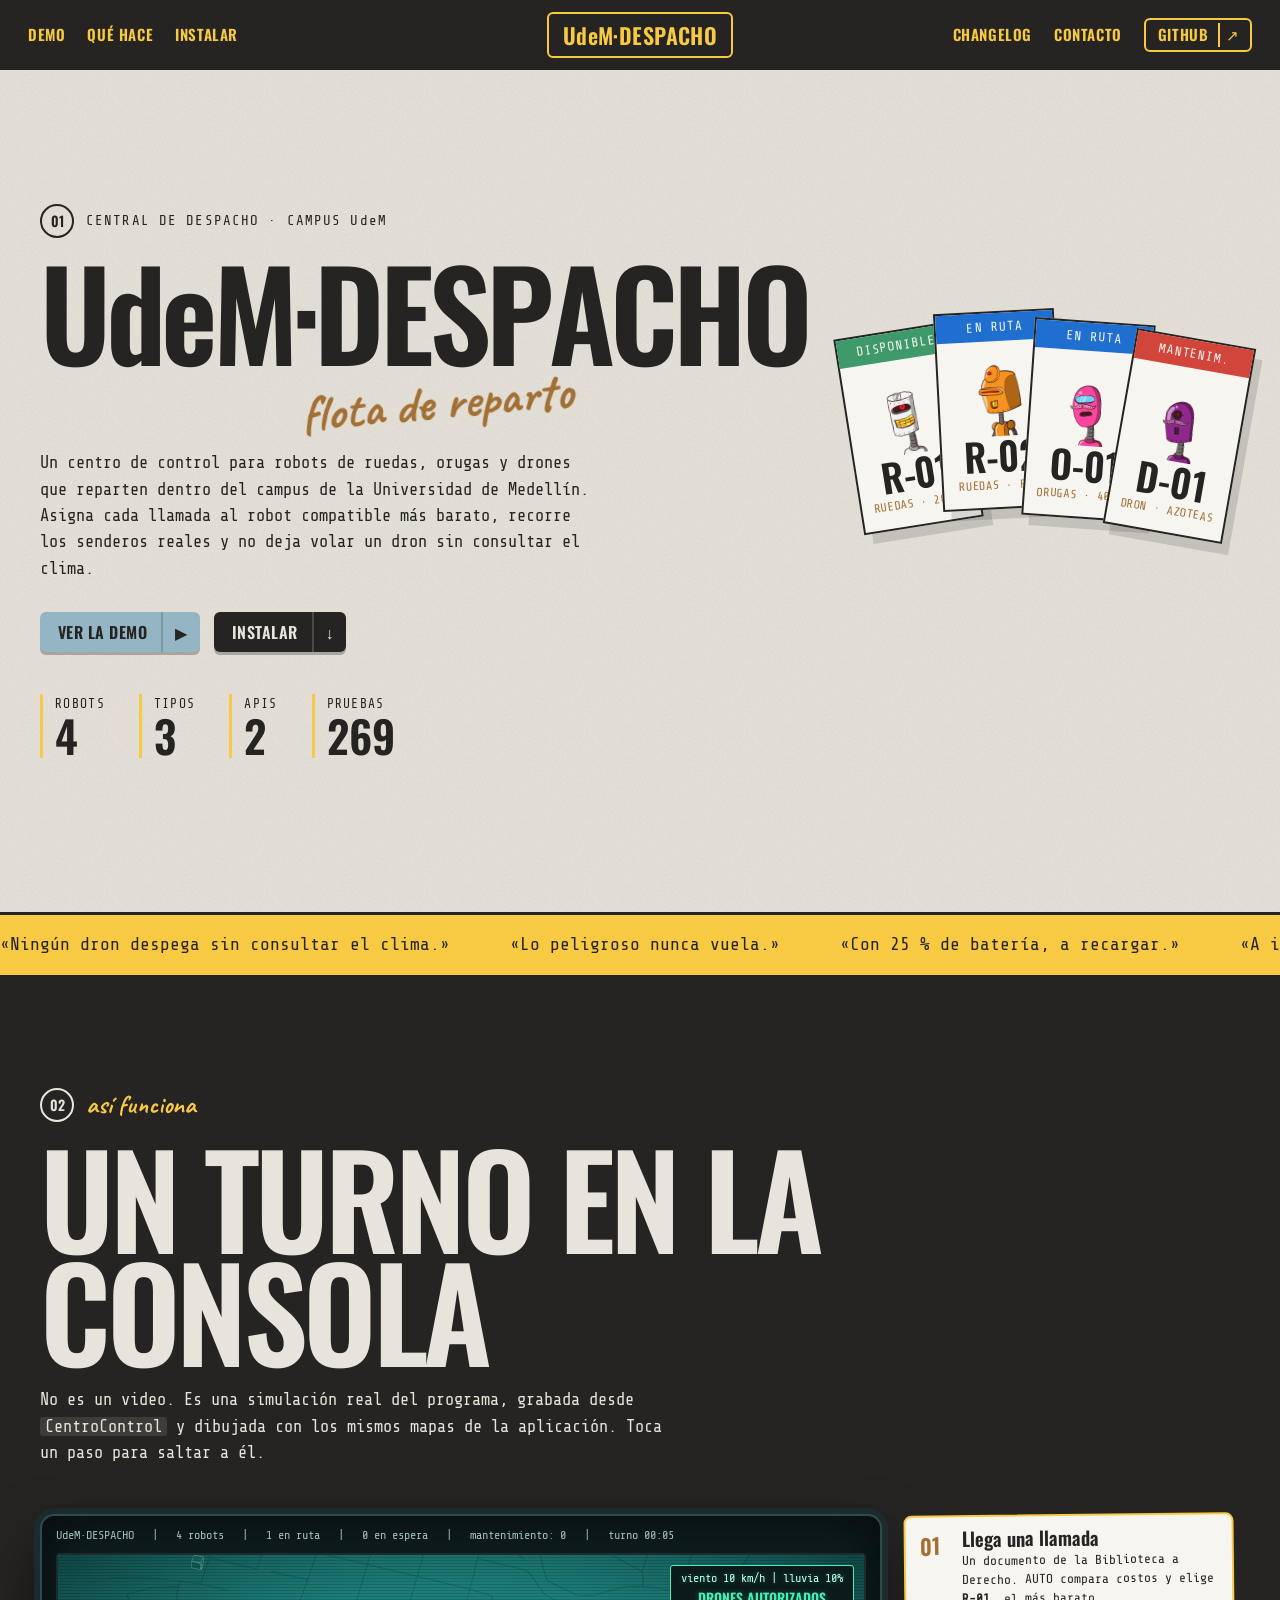
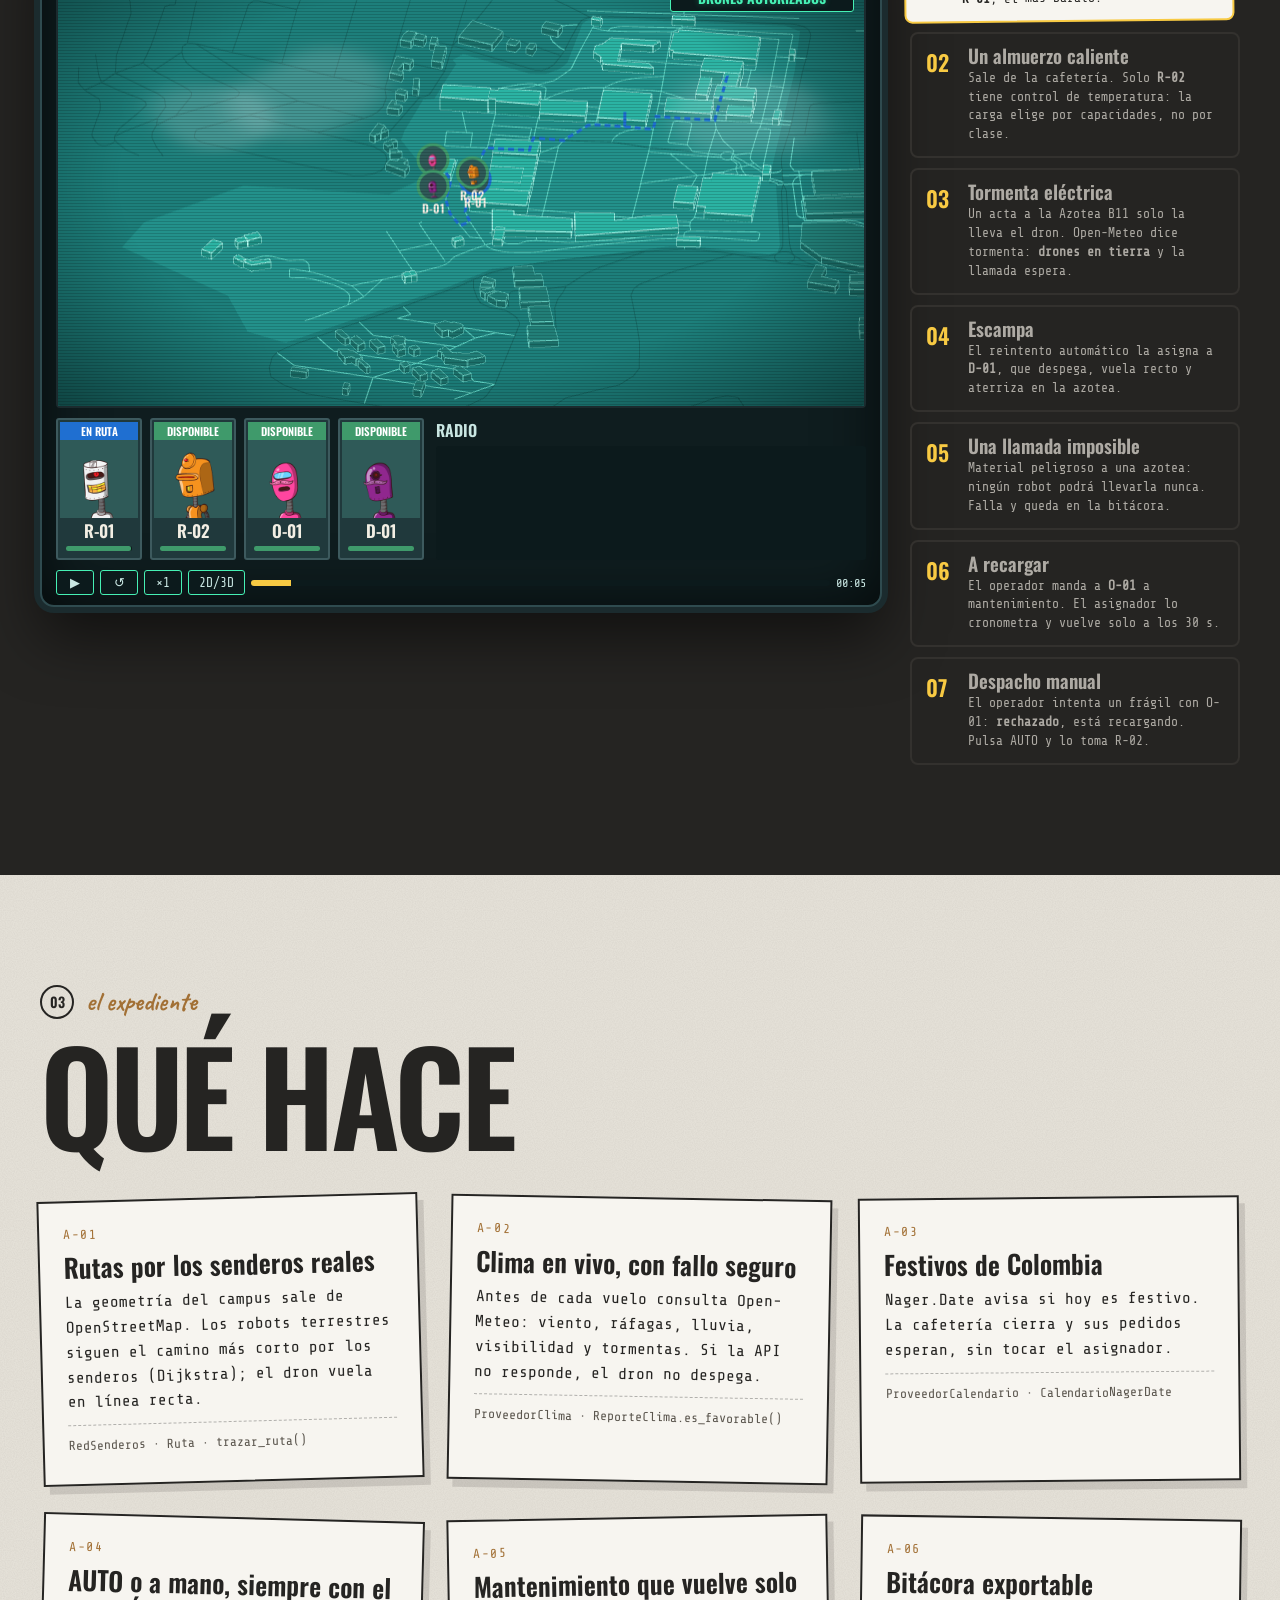
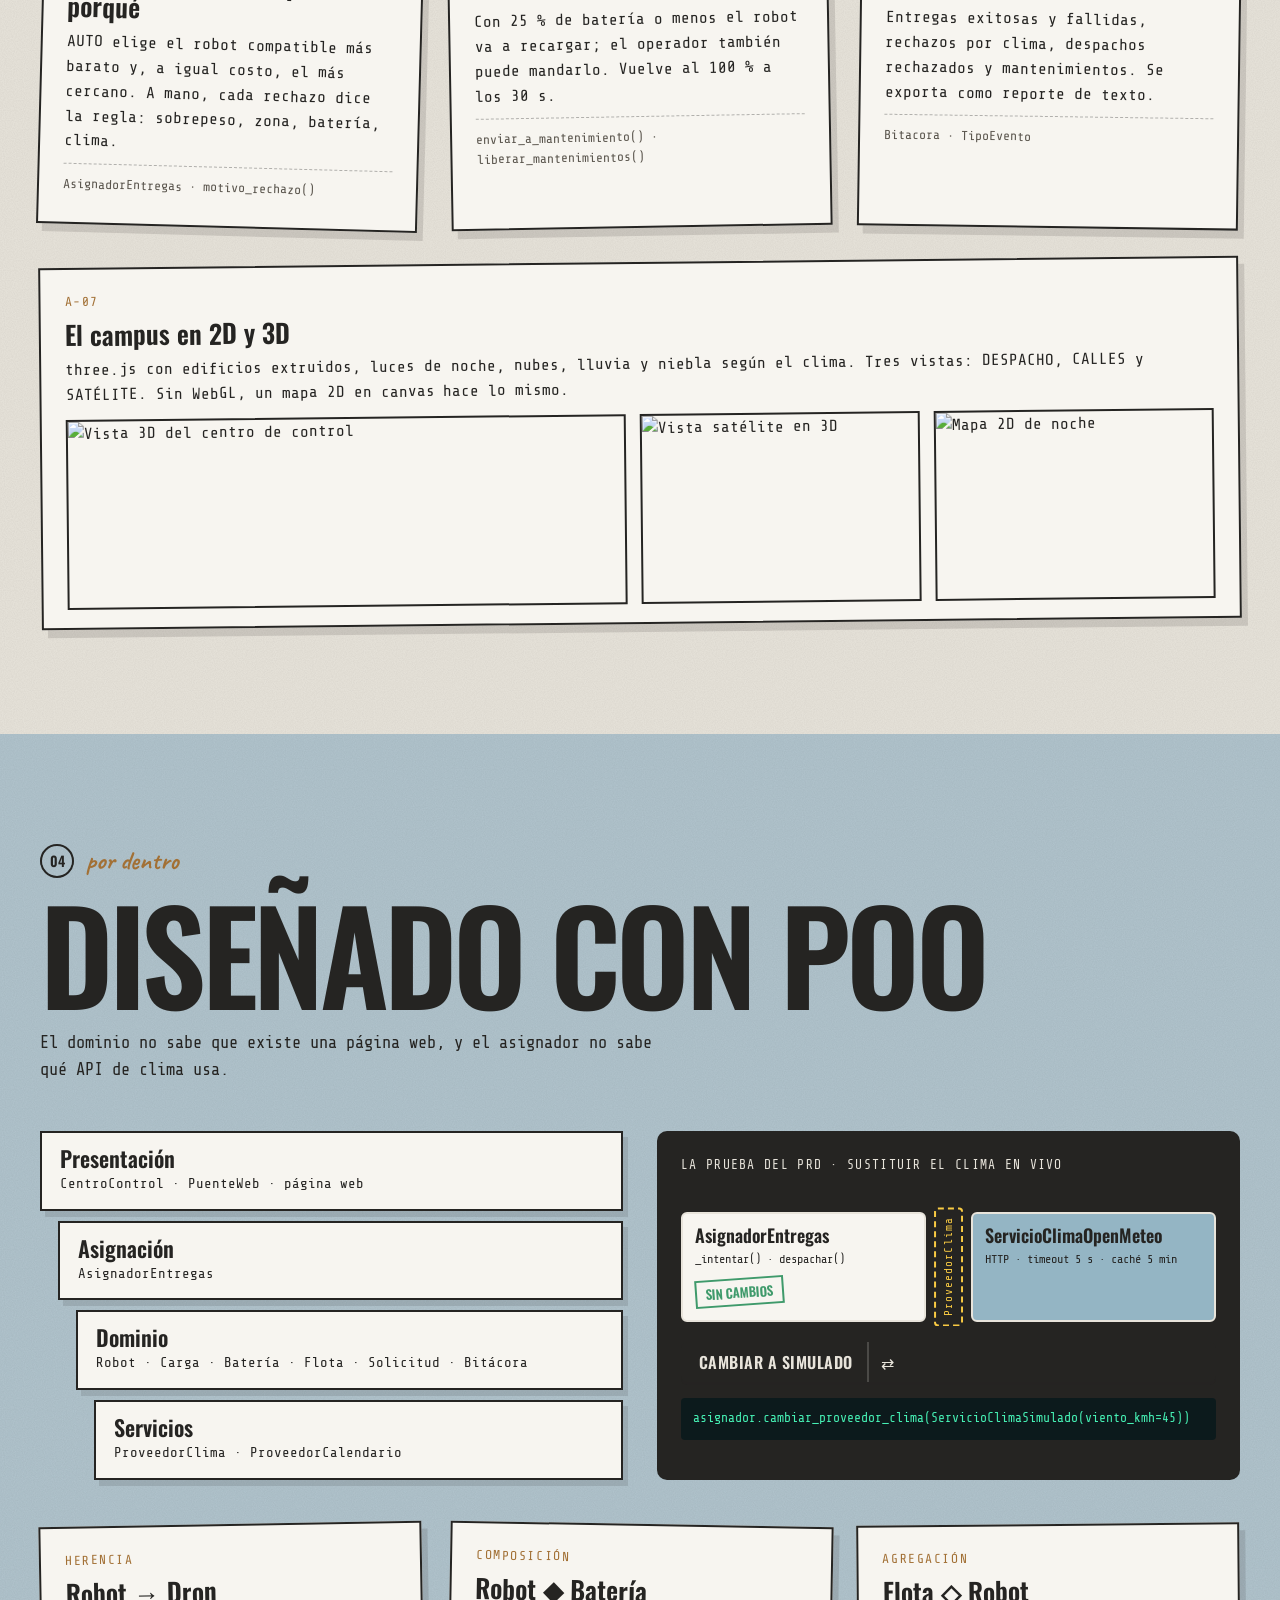
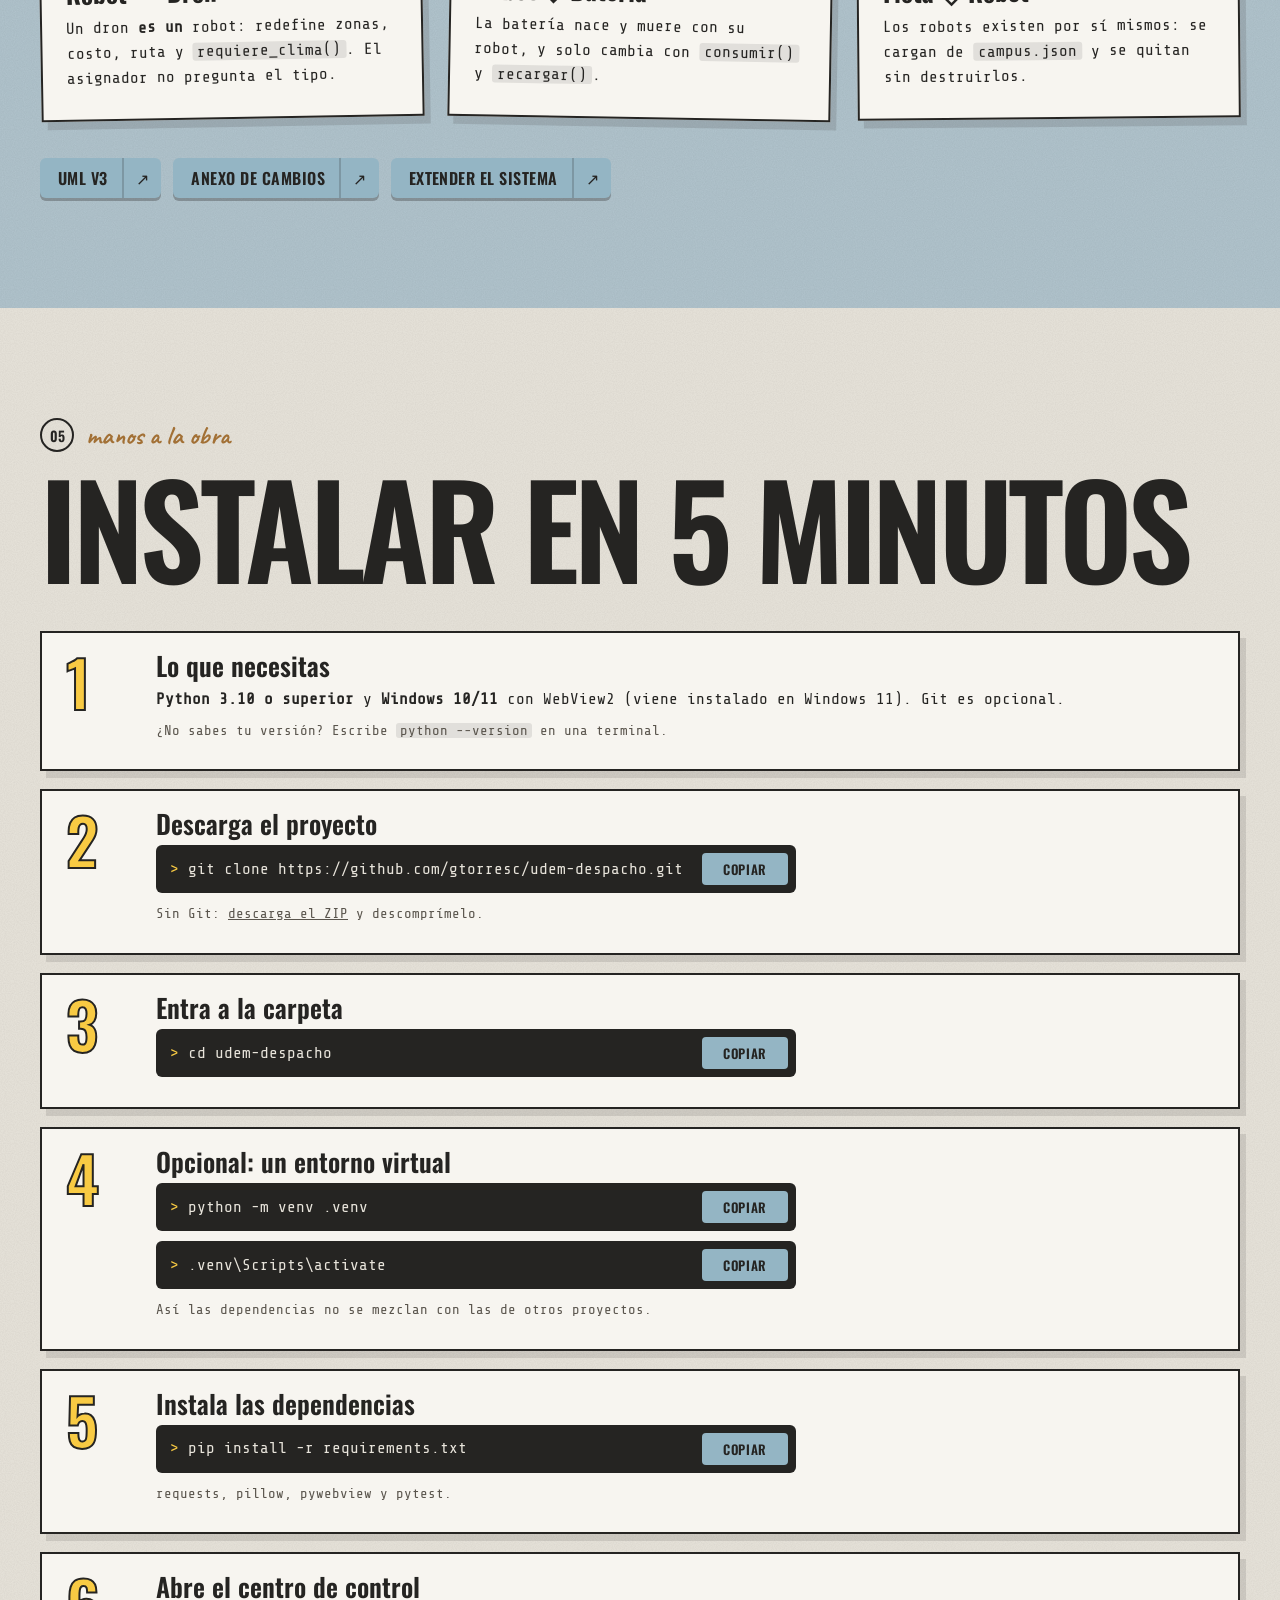
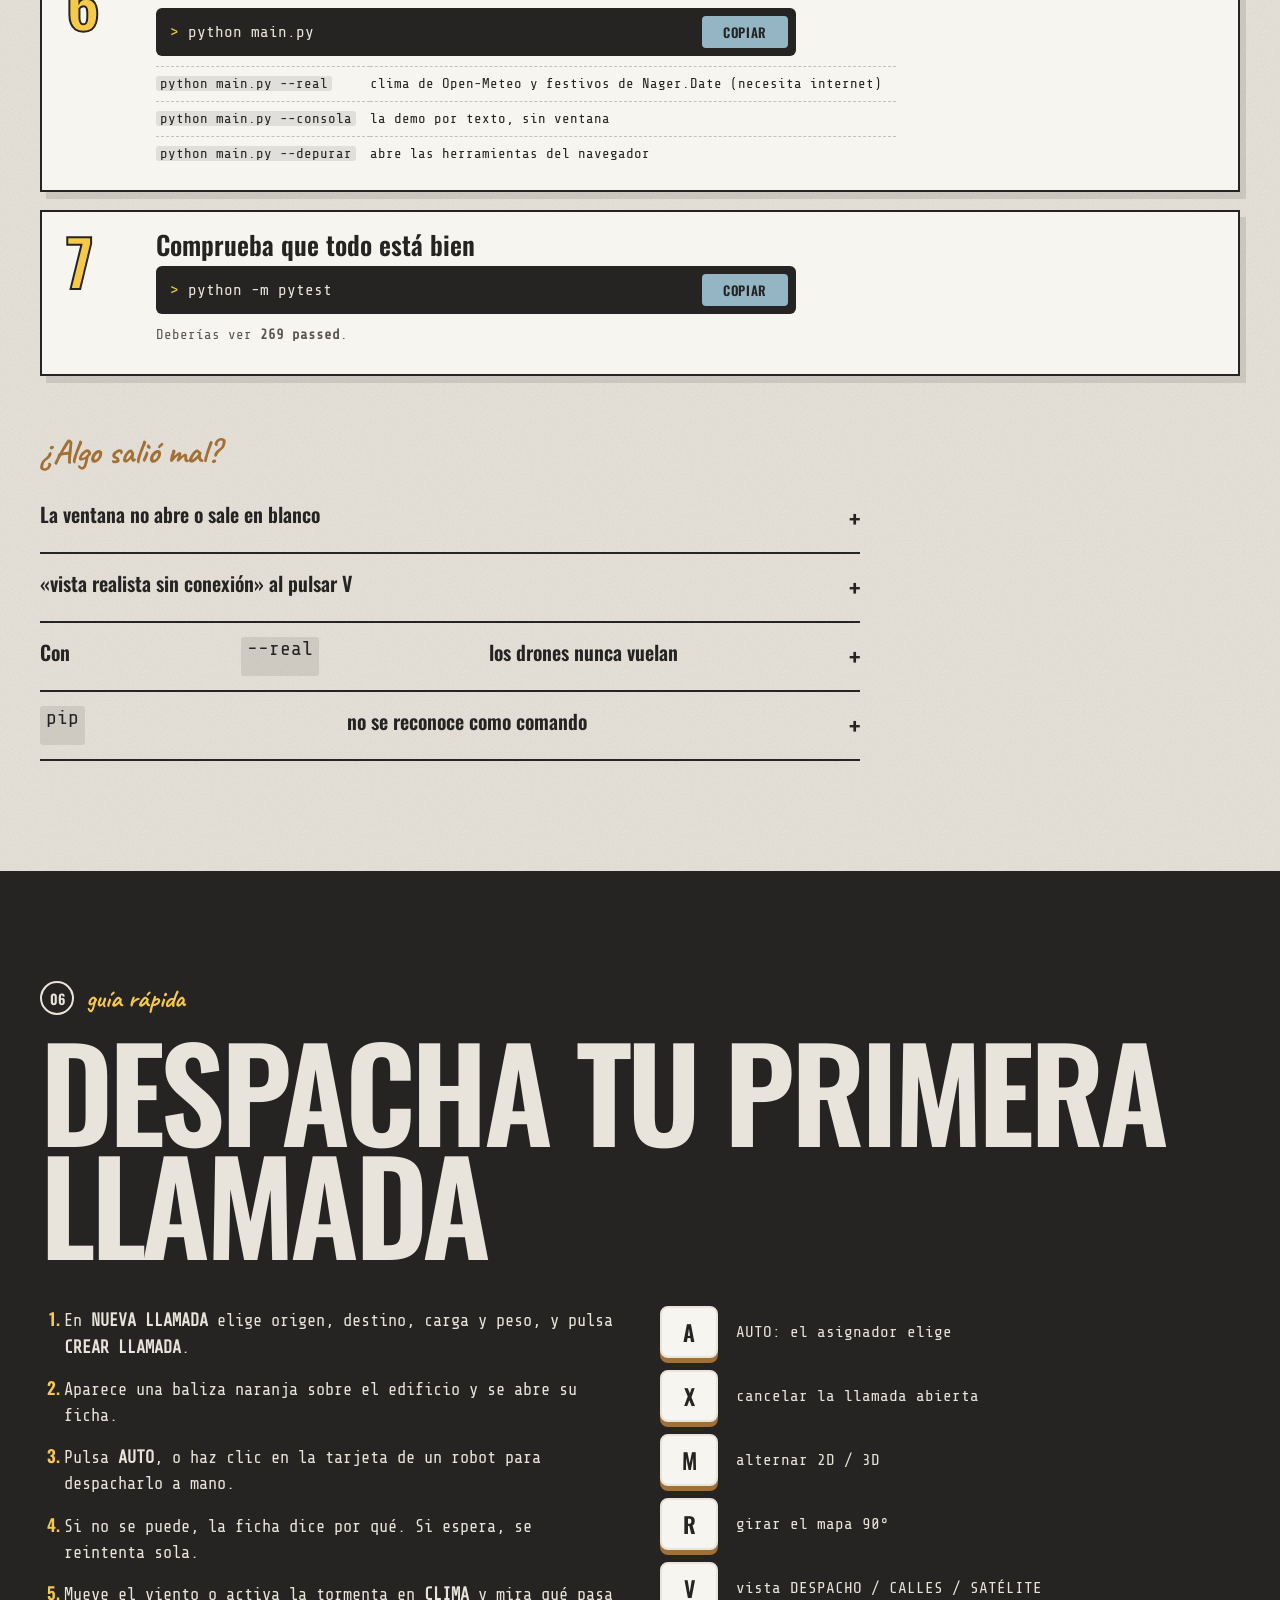
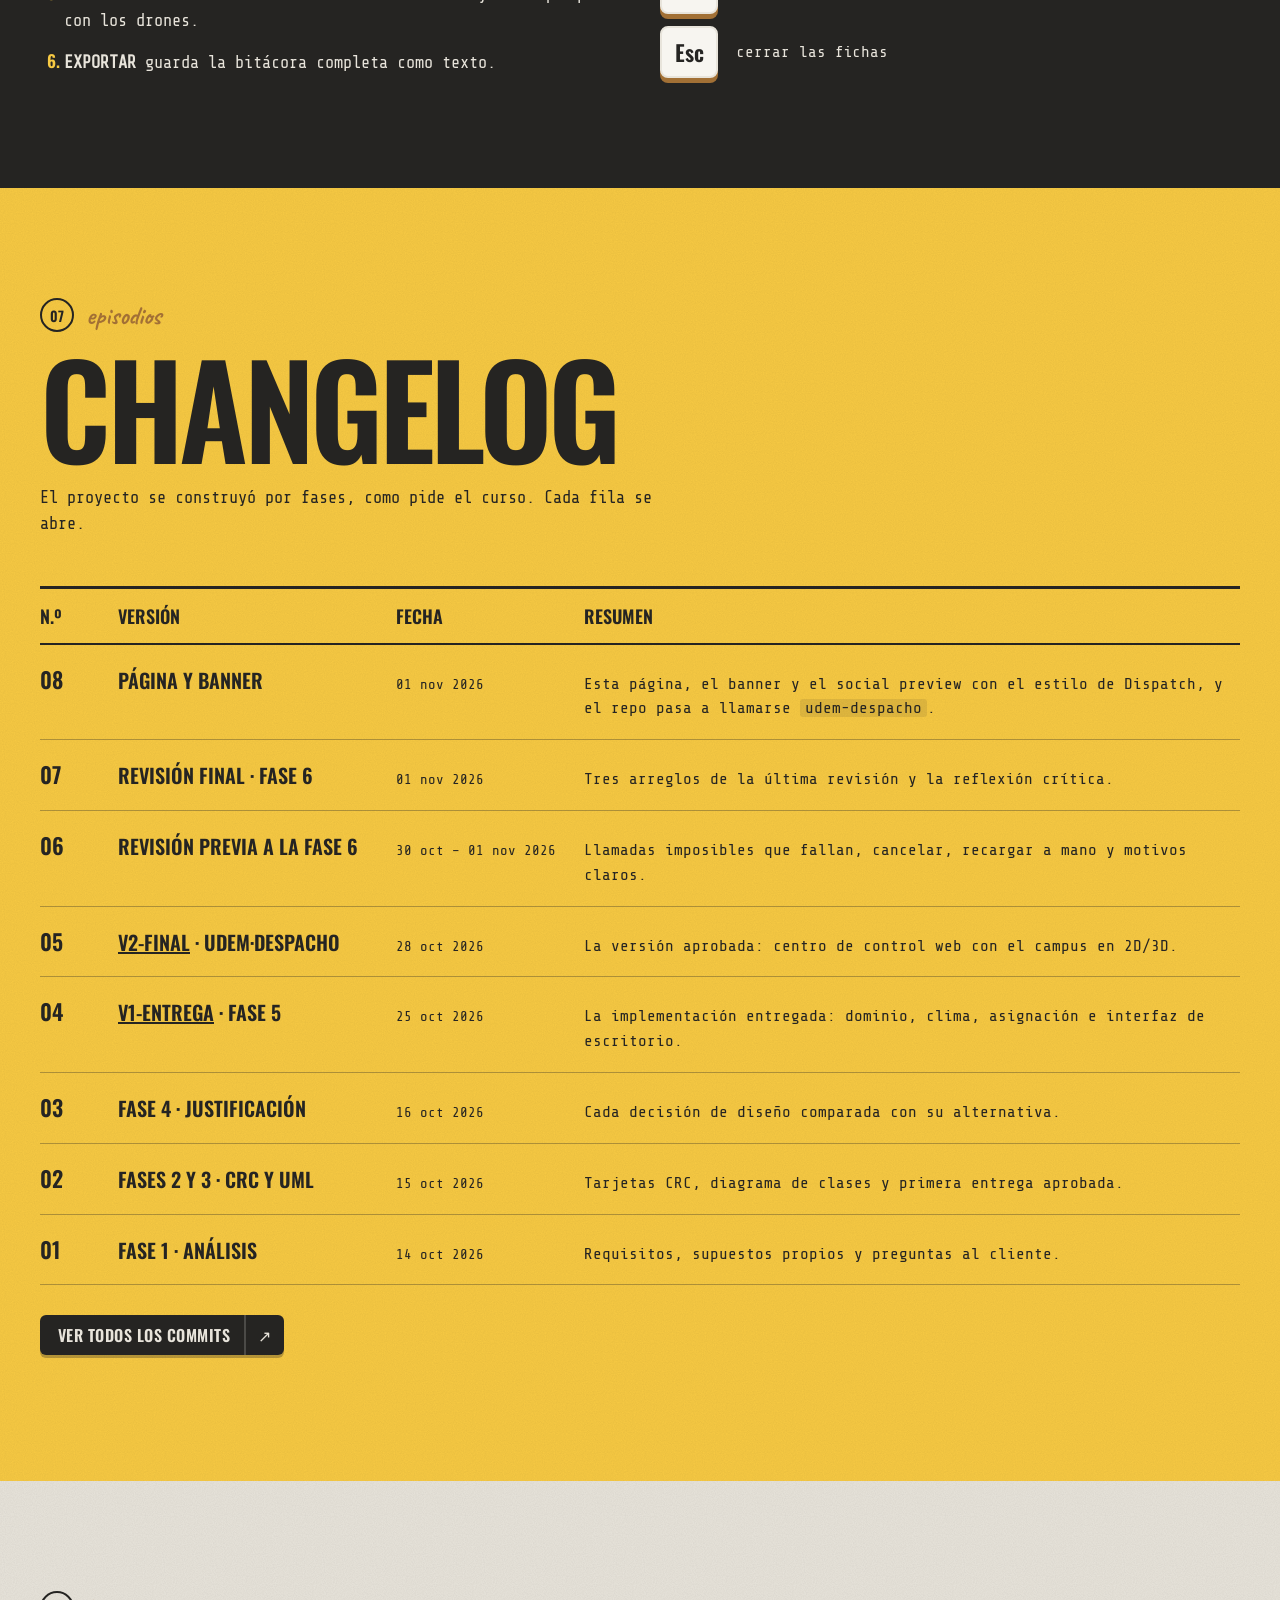
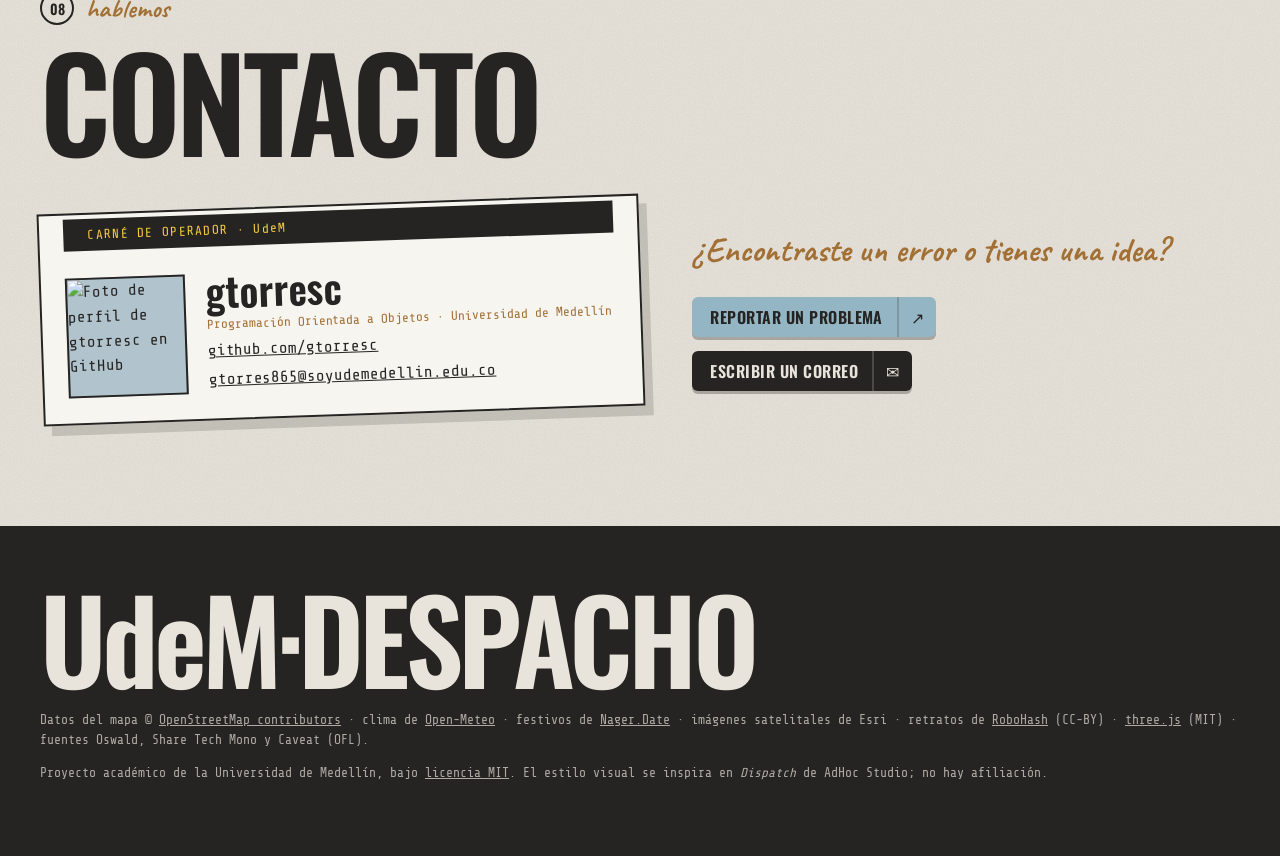
==== docs/index.html @ 9e60ba05 "feat(sitio): página del proyecto con demo, instalación, changelog y contacto docs/index.html para Gi" ====
<!doctype html>
<html lang="es">
<head>
  <meta charset="utf-8">
  <meta name="viewport" content="width=device-width, initial-scale=1">
  <title>UdeM·DESPACHO — Flota de robots de reparto</title>
  <meta name="description" content="Centro de control para una flota de robots de reparto en el campus de la Universidad de Medellín. Python, POO, OpenStreetMap, Open-Meteo y three.js.">
  <meta property="og:title" content="UdeM·DESPACHO — Flota de robots de reparto">
  <meta property="og:description" content="Centro de control para una flota de robots de reparto en el campus de la Universidad de Medellín.">
  <meta property="og:image" content="https://gtorresc.github.io/udem-despacho/img/banner.png">
  <meta name="theme-color" content="#252422">
  <link rel="icon" href="sitio/retratos/D-01.png">
  <link rel="preconnect" href="https://fonts.googleapis.com">
  <link rel="preconnect" href="https://fonts.gstatic.com" crossorigin>
  <link href="https://fonts.googleapis.com/css2?family=Caveat:wght@500;700&display=swap" rel="stylesheet">
  <link rel="stylesheet" href="sitio/estilos.css">
  <script type="importmap">{ "imports": { "three": "./sitio/app/vendor/three.module.min.js" } }</script>
  <script type="module" src="sitio/sitio.js"></script>
</head>
<body>
  <a class="saltar" href="#demo">Saltar a la demo</a>
  <div class="progreso" id="progreso" aria-hidden="true"></div>

  <header class="nav" id="nav">
    <nav class="nav-lado">
      <a href="#demo">Demo</a>
      <a href="#funciones">Qué hace</a>
      <a href="#instalacion">Instalar</a>
    </nav>
    <a class="marca" href="#inicio" aria-label="UdeM·DESPACHO, inicio">UdeM·DESPACHO</a>
    <nav class="nav-lado">
      <a href="#changelog">Changelog</a>
      <a href="#contacto">Contacto</a>
      <a class="pastilla-contorno" href="https://github.com/gtorresc/udem-despacho">GitHub <span class="flecha" aria-hidden="true">↗</span></a>
    </nav>
    <button class="menu" id="menu" aria-expanded="false" aria-controls="menu-movil">MENÚ</button>
  </header>
  <nav class="menu-movil" id="menu-movil" hidden>
    <a href="#demo">Demo</a><a href="#funciones">Qué hace</a><a href="#poo">Por dentro</a>
    <a href="#instalacion">Instalar</a><a href="#uso">Atajos</a><a href="#changelog">Changelog</a>
    <a href="#contacto">Contacto</a><a href="https://github.com/gtorresc/udem-despacho">GitHub ↗</a>
  </nav>

  <main>
    <!-- 01 · Portada ------------------------------------------------------------------------------>
    <section class="portada papel" id="inicio">
      <div class="portada-texto">
        <p class="marcador"><span class="numero">01</span> CENTRAL DE DESPACHO · CAMPUS UdeM</p>
        <h1 class="titular" id="titular">UdeM·DESPACHO</h1>
        <p class="mano">flota de reparto</p>
        <p class="bajada">Un centro de control para robots de ruedas, orugas y drones que reparten dentro del
          campus de la Universidad de Medellín. Asigna cada llamada al robot compatible más barato, recorre los
          senderos reales y no deja volar un dron sin consultar el clima.</p>
        <div class="acciones">
          <a class="boton boton-azul" href="#demo">Ver la demo <span class="flecha" aria-hidden="true">▶</span></a>
          <a class="boton boton-carbon" href="#instalacion">Instalar <span class="flecha" aria-hidden="true">↓</span></a>
        </div>
        <dl class="contadores">
          <div><dt>robots</dt><dd data-contar="4">4</dd></div>
          <div><dt>tipos</dt><dd data-contar="3">3</dd></div>
          <div><dt>APIs</dt><dd data-contar="2">2</dd></div>
          <div><dt>pruebas</dt><dd data-contar="269">269</dd></div>
        </dl>
      </div>
      <div class="abanico" aria-label="La flota: R-01, R-02, O-01 y D-01">
        <article class="credencial inclinable" style="--giro:-9deg; --y:18px">
          <p class="franja libre">DISPONIBLE</p><img src="sitio/retratos/R-01.png" alt="" width="120" height="120">
          <h3>R-01</h3><p class="tipo">RUEDAS · 20 kg</p>
        </article>
        <article class="credencial inclinable" style="--giro:-3deg; --y:0px">
          <p class="franja ocupado">EN RUTA</p><img src="sitio/retratos/R-02.png" alt="" width="120" height="120">
          <h3>R-02</h3><p class="tipo">RUEDAS · FRÍO</p>
        </article>
        <article class="credencial inclinable" style="--giro:4deg; --y:10px">
          <p class="franja ocupado">EN RUTA</p><img src="sitio/retratos/O-01.png" alt="" width="120" height="120">
          <h3>O-01</h3><p class="tipo">ORUGAS · 40 kg</p>
        </article>
        <article class="credencial inclinable" style="--giro:10deg; --y:26px">
          <p class="franja falla">MANTENIM.</p><img src="sitio/retratos/D-01.png" alt="" width="120" height="120">
          <h3>D-01</h3><p class="tipo">DRON · AZOTEAS</p>
        </article>
      </div>
    </section>

    <div class="cinta" aria-label="Reglas del manual del operador">
      <div class="cinta-pista">
        <span>«Ningún dron despega sin consultar el clima.»</span>
        <span>«Lo peligroso nunca vuela.»</span>
        <span>«Con 25 % de batería, a recargar.»</span>
        <span>«A igual costo, va el que está más cerca.»</span>
        <span>«La cafetería no despacha en festivo.»</span>
        <span>«Lo frágil no viaja en orugas.»</span>
        <span>— Manual del operador, pág. 12</span>
      </div>
    </div>

    <!-- 02 · Demo ---------------------------------------------------------------------------------->
    <section class="carbon seccion" id="demo">
      <header class="cabecera" data-revelar>
        <p class="marcador claro"><span class="numero">02</span> <span class="mano-chica">así funciona</span></p>
        <h2 class="gigante">UN TURNO EN LA CONSOLA</h2>
        <p class="lead">No es un video. Es una simulación real del programa, grabada desde
          <code>CentroControl</code> y dibujada con los mismos mapas de la aplicación. Toca un paso para saltar a él.</p>
      </header>

      <div class="demo" data-revelar>
        <div class="consola" id="consola">
          <div class="consola-barra" id="demo-barra">UdeM·DESPACHO | 4 robots | 0 en ruta | 0 en espera</div>
          <div class="consola-mapa" id="demo-mapa">
            <canvas id="demo-lienzo" aria-label="Mapa del campus con los robots en movimiento"></canvas>
            <div class="pildora-clima" id="demo-clima">cargando la demo…</div>
            <div class="aviso" id="demo-aviso" hidden></div>
          </div>
          <div class="consola-abajo">
            <div class="plantilla" id="demo-plantilla"></div>
            <div class="radio">
              <p class="radio-titulo">RADIO</p>
              <div class="registro" id="demo-registro" aria-live="polite"></div>
            </div>
          </div>
          <div class="consola-controles">
            <button id="demo-play" aria-label="Pausar">❚❚</button>
            <button id="demo-reiniciar" aria-label="Reiniciar">↺</button>
            <button id="demo-velocidad" aria-label="Velocidad">×1</button>
            <button id="demo-modo" aria-label="Cambiar entre 2D y 3D">2D/3D</button>
            <div class="linea-tiempo"><div id="demo-avance"></div></div>
            <span id="demo-reloj">00:00</span>
          </div>
        </div>

        <ol class="guion" id="guion">
          <li data-paso="1"><span class="num">01</span><div><h3>Llega una llamada</h3>
            <p>Un documento de la Biblioteca a Derecho. AUTO compara costos y elige <b>R-01</b>, el más barato.</p></div></li>
          <li data-paso="2"><span class="num">02</span><div><h3>Un almuerzo caliente</h3>
            <p>Sale de la cafetería. Solo <b>R-02</b> tiene control de temperatura: la carga elige por capacidades, no por clase.</p></div></li>
          <li data-paso="3"><span class="num">03</span><div><h3>Tormenta eléctrica</h3>
            <p>Un acta a la Azotea B11 solo la lleva el dron. Open-Meteo dice tormenta: <b>drones en tierra</b> y la llamada espera.</p></div></li>
          <li data-paso="4"><span class="num">04</span><div><h3>Escampa</h3>
            <p>El reintento automático la asigna a <b>D-01</b>, que despega, vuela recto y aterriza en la azotea.</p></div></li>
          <li data-paso="5"><span class="num">05</span><div><h3>Una llamada imposible</h3>
            <p>Material peligroso a una azotea: ningún robot podrá llevarla nunca. Falla y queda en la bitácora.</p></div></li>
          <li data-paso="6"><span class="num">06</span><div><h3>A recargar</h3>
            <p>El operador manda a <b>O-01</b> a mantenimiento. El asignador lo cronometra y vuelve solo a los 30 s.</p></div></li>
          <li data-paso="7"><span class="num">07</span><div><h3>Despacho manual</h3>
            <p>El operador intenta un frágil con O-01: <b>rechazado</b>, está recargando. Pulsa AUTO y lo toma R-02.</p></div></li>
        </ol>
      </div>
    </section>

    <!-- 03 · Qué hace ------------------------------------------------------------------------------->
    <section class="papel seccion" id="funciones">
      <header class="cabecera" data-revelar>
        <p class="marcador"><span class="numero">03</span> <span class="mano-chica">el expediente</span></p>
        <h2 class="gigante">QUÉ HACE</h2>
      </header>
      <div class="fichas">
        <article class="ficha-papel inclinable" data-revelar style="--giro:-1.5deg">
          <p class="num-ficha">A-01</p><h3>Rutas por los senderos reales</h3>
          <p>La geometría del campus sale de OpenStreetMap. Los robots terrestres siguen el camino más corto por los senderos (Dijkstra); el dron vuela en línea recta.</p>
          <p class="regla">RedSenderos · Ruta · trazar_ruta()</p>
        </article>
        <article class="ficha-papel inclinable" data-revelar style="--giro:1deg">
          <p class="num-ficha">A-02</p><h3>Clima en vivo, con fallo seguro</h3>
          <p>Antes de cada vuelo consulta Open-Meteo: viento, ráfagas, lluvia, visibilidad y tormentas. Si la API no responde, el dron no despega.</p>
          <p class="regla">ProveedorClima · ReporteClima.es_favorable()</p>
        </article>
        <article class="ficha-papel inclinable" data-revelar style="--giro:-.5deg">
          <p class="num-ficha">A-03</p><h3>Festivos de Colombia</h3>
          <p>Nager.Date avisa si hoy es festivo. La cafetería cierra y sus pedidos esperan, sin tocar el asignador.</p>
          <p class="regla">ProveedorCalendario · CalendarioNagerDate</p>
        </article>
        <article class="ficha-papel inclinable" data-revelar style="--giro:1.5deg">
          <p class="num-ficha">A-04</p><h3>AUTO o a mano, siempre con el porqué</h3>
          <p>AUTO elige el robot compatible más barato y, a igual costo, el más cercano. A mano, cada rechazo dice la regla: sobrepeso, zona, batería, clima.</p>
          <p class="regla">AsignadorEntregas · motivo_rechazo()</p>
        </article>
        <article class="ficha-papel inclinable" data-revelar style="--giro:-1deg">
          <p class="num-ficha">A-05</p><h3>Mantenimiento que vuelve solo</h3>
          <p>Con 25 % de batería o menos el robot va a recargar; el operador también puede mandarlo. Vuelve al 100 % a los 30 s.</p>
          <p class="regla">enviar_a_mantenimiento() · liberar_mantenimientos()</p>
        </article>
        <article class="ficha-papel inclinable" data-revelar style="--giro:.8deg">
          <p class="num-ficha">A-06</p><h3>Bitácora exportable</h3>
          <p>Entregas exitosas y fallidas, rechazos por clima, despachos rechazados y mantenimientos. Se exporta como reporte de texto.</p>
          <p class="regla">Bitacora · TipoEvento</p>
        </article>
        <article class="ficha-papel inclinable ficha-ancha" data-revelar style="--giro:-.6deg">
          <p class="num-ficha">A-07</p><h3>El campus en 2D y 3D</h3>
          <p>three.js con edificios extruidos, luces de noche, nubes, lluvia y niebla según el clima. Tres vistas: DESPACHO, CALLES y SATÉLITE. Sin WebGL, un mapa 2D en canvas hace lo mismo.</p>
          <div class="capturas">
            <img src="img/web_3d.png" alt="Vista 3D del centro de control" loading="lazy">
            <img src="img/vista_satelite_3d.png" alt="Vista satélite en 3D" loading="lazy">
            <img src="img/web_2d_noche.png" alt="Mapa 2D de noche" loading="lazy">
          </div>
        </article>
      </div>
    </section>

    <!-- 04 · Por dentro ------------------------------------------------------------------------------>
    <section class="azul seccion" id="poo">
      <header class="cabecera" data-revelar>
        <p class="marcador"><span class="numero">04</span> <span class="mano-chica">por dentro</span></p>
        <h2 class="gigante">DISEÑADO CON POO</h2>
        <p class="lead">El dominio no sabe que existe una página web, y el asignador no sabe qué API de clima usa.</p>
      </header>

      <div class="poo">
        <div class="capas" data-revelar>
          <div class="capa" style="--i:0"><h3>Presentación</h3><p>CentroControl · PuenteWeb · página web</p></div>
          <div class="capa" style="--i:1"><h3>Asignación</h3><p>AsignadorEntregas</p></div>
          <div class="capa" style="--i:2"><h3>Dominio</h3><p>Robot · Carga · Batería · Flota · Solicitud · Bitácora</p></div>
          <div class="capa" style="--i:3"><h3>Servicios</h3><p>ProveedorClima · ProveedorCalendario</p></div>
        </div>

        <div class="intercambio" id="intercambio" data-revelar>
          <p class="etiqueta-mono">LA PRUEBA DEL PRD · SUSTITUIR EL CLIMA EN VIVO</p>
          <div class="piezas">
            <div class="pieza fija"><h3>AsignadorEntregas</h3><p>_intentar() · despachar()</p><p class="sello">SIN CAMBIOS</p></div>
            <div class="enchufe" aria-hidden="true"><span>ProveedorClima</span></div>
            <div class="pieza movil" id="pieza-clima"><h3 id="pieza-nombre">ServicioClimaOpenMeteo</h3><p id="pieza-detalle">HTTP · timeout 5 s · caché 5 min</p></div>
          </div>
          <button class="boton boton-carbon" id="boton-intercambio" aria-pressed="false">Cambiar a simulado <span class="flecha" aria-hidden="true">⇄</span></button>
          <pre class="codigo"><code>asignador.cambiar_proveedor_clima(ServicioClimaSimulado(viento_kmh=45))</code></pre>
        </div>

        <div class="relaciones">
          <article class="ficha-papel" data-revelar style="--giro:-1deg"><p class="num-ficha">HERENCIA</p><h3>Robot → Dron</h3>
            <p>Un dron <b>es un</b> robot: redefine zonas, costo, ruta y <code>requiere_clima()</code>. El asignador no pregunta el tipo.</p></article>
          <article class="ficha-papel" data-revelar style="--giro:1deg"><p class="num-ficha">COMPOSICIÓN</p><h3>Robot ◆ Batería</h3>
            <p>La batería nace y muere con su robot, y solo cambia con <code>consumir()</code> y <code>recargar()</code>.</p></article>
          <article class="ficha-papel" data-revelar style="--giro:-.5deg"><p class="num-ficha">AGREGACIÓN</p><h3>Flota ◇ Robot</h3>
            <p>Los robots existen por sí mismos: se cargan de <code>campus.json</code> y se quitan sin destruirlos.</p></article>
        </div>
        <p class="enlaces-doc" data-revelar>
          <a class="boton boton-azul" href="https://github.com/gtorresc/udem-despacho/blob/main/docs/fase3-uml/diagrama_clases_v3.png">UML v3 <span class="flecha">↗</span></a>
          <a class="boton boton-azul" href="https://github.com/gtorresc/udem-despacho/blob/main/docs/CAMBIOS_DISENO.md">Anexo de cambios <span class="flecha">↗</span></a>
          <a class="boton boton-azul" href="https://github.com/gtorresc/udem-despacho#extender-el-sistema">Extender el sistema <span class="flecha">↗</span></a>
        </p>
      </div>
    </section>

    <!-- 05 · Instalación ----------------------------------------------------------------------------->
    <section class="papel seccion" id="instalacion">
      <header class="cabecera" data-revelar>
        <p class="marcador"><span class="numero">05</span> <span class="mano-chica">manos a la obra</span></p>
        <h2 class="gigante">INSTALAR EN 5 MINUTOS</h2>
      </header>
      <ol class="pasos">
        <li data-revelar><span class="num-paso">1</span><div>
          <h3>Lo que necesitas</h3>
          <p><b>Python 3.10 o superior</b> y <b>Windows 10/11</b> con WebView2 (viene instalado en Windows 11). Git es opcional.</p>
          <p class="nota">¿No sabes tu versión? Escribe <code>python --version</code> en una terminal.</p></div></li>
        <li data-revelar><span class="num-paso">2</span><div>
          <h3>Descarga el proyecto</h3>
          <div class="comando"><code>git clone https://github.com/gtorresc/udem-despacho.git</code><button class="copiar">Copiar</button></div>
          <p class="nota">Sin Git: <a href="https://github.com/gtorresc/udem-despacho/archive/refs/heads/main.zip">descarga el ZIP</a> y descomprímelo.</p></div></li>
        <li data-revelar><span class="num-paso">3</span><div>
          <h3>Entra a la carpeta</h3>
          <div class="comando"><code>cd udem-despacho</code><button class="copiar">Copiar</button></div></div></li>
        <li data-revelar><span class="num-paso">4</span><div>
          <h3>Opcional: un entorno virtual</h3>
          <div class="comando"><code>python -m venv .venv</code><button class="copiar">Copiar</button></div>
          <div class="comando"><code>.venv\Scripts\activate</code><button class="copiar">Copiar</button></div>
          <p class="nota">Así las dependencias no se mezclan con las de otros proyectos.</p></div></li>
        <li data-revelar><span class="num-paso">5</span><div>
          <h3>Instala las dependencias</h3>
          <div class="comando"><code>pip install -r requirements.txt</code><button class="copiar">Copiar</button></div>
          <p class="nota">requests, pillow, pywebview y pytest.</p></div></li>
        <li data-revelar><span class="num-paso">6</span><div>
          <h3>Abre el centro de control</h3>
          <div class="comando"><code>python main.py</code><button class="copiar">Copiar</button></div>
          <table class="variantes">
            <tr><td><code>python main.py --real</code></td><td>clima de Open-Meteo y festivos de Nager.Date (necesita internet)</td></tr>
            <tr><td><code>python main.py --consola</code></td><td>la demo por texto, sin ventana</td></tr>
            <tr><td><code>python main.py --depurar</code></td><td>abre las herramientas del navegador</td></tr>
          </table></div></li>
        <li data-revelar><span class="num-paso">7</span><div>
          <h3>Comprueba que todo está bien</h3>
          <div class="comando"><code>python -m pytest</code><button class="copiar">Copiar</button></div>
          <p class="nota">Deberías ver <b>269 passed</b>.</p></div></li>
      </ol>

      <div class="problemas" data-revelar>
        <h3 class="mano-titulo">¿Algo salió mal?</h3>
        <details><summary>La ventana no abre o sale en blanco</summary>
          <p>Falta WebView2. Instálalo desde la página de Microsoft («Evergreen Runtime») y vuelve a abrir. Mientras tanto, <code>python main.py --consola</code> funciona sin ventana.</p></details>
        <details><summary>«vista realista sin conexión» al pulsar V</summary>
          <p>Las vistas CALLES y SATÉLITE descargan imágenes la primera vez. Sin internet el mapa se queda en DESPACHO, que funciona offline.</p></details>
        <details><summary>Con <code>--real</code> los drones nunca vuelan</summary>
          <p>Es el fallo seguro: si Open-Meteo no responde, el clima queda «no disponible» y ningún dron despega. Revisa tu conexión o usa el clima simulado del panel.</p></details>
        <details><summary><code>pip</code> no se reconoce como comando</summary>
          <p>Usa <code>python -m pip install -r requirements.txt</code>. Si tampoco funciona, reinstala Python marcando «Add Python to PATH».</p></details>
      </div>
    </section>

    <!-- 06 · Uso ------------------------------------------------------------------------------------>
    <section class="carbon seccion" id="uso">
      <header class="cabecera" data-revelar>
        <p class="marcador claro"><span class="numero">06</span> <span class="mano-chica">guía rápida</span></p>
        <h2 class="gigante">DESPACHA TU PRIMERA LLAMADA</h2>
      </header>
      <div class="uso">
        <ol class="uso-pasos" data-revelar>
          <li>En <b>NUEVA LLAMADA</b> elige origen, destino, carga y peso, y pulsa <b>CREAR LLAMADA</b>.</li>
          <li>Aparece una baliza naranja sobre el edificio y se abre su ficha.</li>
          <li>Pulsa <b>AUTO</b>, o haz clic en la tarjeta de un robot para despacharlo a mano.</li>
          <li>Si no se puede, la ficha dice por qué. Si espera, se reintenta sola.</li>
          <li>Mueve el viento o activa la tormenta en <b>CLIMA</b> y mira qué pasa con los drones.</li>
          <li><b>EXPORTAR</b> guarda la bitácora completa como texto.</li>
        </ol>
        <div class="teclas" data-revelar>
          <div><kbd>A</kbd><span>AUTO: el asignador elige</span></div>
          <div><kbd>X</kbd><span>cancelar la llamada abierta</span></div>
          <div><kbd>M</kbd><span>alternar 2D / 3D</span></div>
          <div><kbd>R</kbd><span>girar el mapa 90°</span></div>
          <div><kbd>V</kbd><span>vista DESPACHO / CALLES / SATÉLITE</span></div>
          <div><kbd>Esc</kbd><span>cerrar las fichas</span></div>
        </div>
      </div>
    </section>

    <!-- 07 · Changelog ------------------------------------------------------------------------------->
    <section class="mostaza seccion" id="changelog">
      <header class="cabecera" data-revelar>
        <p class="marcador"><span class="numero">07</span> <span class="mano-chica">episodios</span></p>
        <h2 class="gigante">CHANGELOG</h2>
        <p class="lead">El proyecto se construyó por fases, como pide el curso. Cada fila se abre.</p>
      </header>
      <div class="episodios">
        <div class="episodios-cabecera"><span>N.º</span><span>VERSIÓN</span><span>FECHA</span><span>RESUMEN</span></div>
        <details data-revelar><summary><span>08</span><span>Página y banner</span><span>01 nov 2026</span>
          <span>Esta página, el banner y el social preview con el estilo de Dispatch, y el repo pasa a llamarse <code>udem-despacho</code>.</span></summary>
          <ul><li>Demo grabada de una simulación real, reproducida con los mapas del programa.</li>
            <li>Banner y social preview nuevos; README con la instalación al nombre nuevo.</li></ul></details>
        <details data-revelar><summary><span>07</span><span>Revisión final · Fase 6</span><span>01 nov 2026</span>
          <span>Tres arreglos de la última revisión y la reflexión crítica.</span></summary>
          <ul><li>El viaje de una pendiente reasignada empieza en el mismo tick (estado() ya no falla).</li>
            <li>El motivo de sobrepeso nombra al robot; un peso NaN se rechaza.</li>
            <li>Fase 6: reflexión crítica en <code>docs/fase6-reflexion</code>.</li></ul></details>
        <details data-revelar><summary><span>06</span><span>Revisión previa a la Fase 6</span><span>30 oct – 01 nov 2026</span>
          <span>Llamadas imposibles que fallan, cancelar, recargar a mano y motivos claros.</span></summary>
          <ul><li>ENTREGA_FALLIDA para lo que ningún robot podrá llevar nunca.</li>
            <li>Botones CANCELAR (X) y RECARGAR; la batería se llena al salir del mantenimiento.</li>
            <li>AUTO dice por qué espera cada robot; a igual costo gana el más cercano.</li>
            <li>Arreglos de la web: selector con <code>--real</code>, memoria de la GPU, tecla M.</li></ul></details>
        <details data-revelar><summary><span>05</span><span><a href="https://github.com/gtorresc/udem-despacho/tree/v2-final">v2-final</a> · UdeM·DESPACHO</span><span>28 oct 2026</span>
          <span>La versión aprobada: centro de control web con el campus en 2D/3D.</span></summary>
          <ul><li>Rutas por senderos reales (Dijkstra) y geometría de OpenStreetMap.</li>
            <li>Clima extendido (niebla, tormenta), festivos con Nager.Date y despacho manual.</li>
            <li>Interfaz web con pywebview y three.js; retratos de RoboHash; UML v3.</li></ul></details>
        <details data-revelar><summary><span>04</span><span><a href="https://github.com/gtorresc/udem-despacho/tree/v1-entrega">v1-entrega</a> · Fase 5</span><span>25 oct 2026</span>
          <span>La implementación entregada: dominio, clima, asignación e interfaz de escritorio.</span></summary>
          <ul><li>Jerarquías Robot y Carga, Batería por composición, Flota por agregación.</li>
            <li>AsignadorEntregas con ProveedorClima inyectado y Open-Meteo con fallo seguro.</li>
            <li>110 pruebas con pytest; anexo de cambios de diseño.</li></ul></details>
        <details data-revelar><summary><span>03</span><span>Fase 4 · Justificación</span><span>16 oct 2026</span>
          <span>Cada decisión de diseño comparada con su alternativa.</span></summary>
          <ul><li>Capacidades del robot en vez de <code>isinstance</code> (D4) y jerarquía de cargas (D3).</li></ul></details>
        <details data-revelar><summary><span>02</span><span>Fases 2 y 3 · CRC y UML</span><span>15 oct 2026</span>
          <span>Tarjetas CRC, diagrama de clases y primera entrega aprobada.</span></summary>
          <ul><li>UML v1 derivado de las tarjetas CRC; presentación de la primera entrega.</li></ul></details>
        <details data-revelar><summary><span>01</span><span>Fase 1 · Análisis</span><span>14 oct 2026</span>
          <span>Requisitos, supuestos propios y preguntas al cliente.</span></summary>
          <ul><li>Supuestos S1–S10 (clima, festivos, rodeos, niebla…) que luego guían el código.</li></ul></details>
      </div>
      <p class="todos-commits" data-revelar><a class="boton boton-carbon" href="https://github.com/gtorresc/udem-despacho/commits/main">Ver todos los commits <span class="flecha">↗</span></a></p>
    </section>

    <!-- 08 · Contacto -------------------------------------------------------------------------------->
    <section class="papel seccion" id="contacto">
      <header class="cabecera" data-revelar>
        <p class="marcador"><span class="numero">08</span> <span class="mano-chica">hablemos</span></p>
        <h2 class="gigante">CONTACTO</h2>
      </header>
      <div class="contacto">
        <article class="carnet inclinable" data-revelar style="--giro:-2deg">
          <p class="carnet-cabecera">CARNÉ DE OPERADOR · UdeM</p>
          <img src="https://github.com/gtorresc.png?size=200" alt="Foto de perfil de gtorresc en GitHub" width="120" height="120" loading="lazy">
          <div>
            <h3>gtorresc</h3>
            <p class="tipo">Programación Orientada a Objetos · Universidad de Medellín</p>
            <p><a href="https://github.com/gtorresc">github.com/gtorresc</a></p>
            <p><a href="mailto:gtorres865@soyudemedellin.edu.co">gtorres865@soyudemedellin.edu.co</a></p>
          </div>
        </article>
        <div class="contacto-acciones" data-revelar>
          <p class="mano-titulo">¿Encontraste un error o tienes una idea?</p>
          <a class="boton boton-azul" href="https://github.com/gtorresc/udem-despacho/issues/new">Reportar un problema <span class="flecha">↗</span></a>
          <a class="boton boton-carbon" href="mailto:gtorres865@soyudemedellin.edu.co">Escribir un correo <span class="flecha">✉</span></a>
        </div>
      </div>
    </section>
  </main>

  <footer class="pie carbon">
    <p class="pie-marca">UdeM·DESPACHO</p>
    <p>Datos del mapa © <a href="https://www.openstreetmap.org/copyright">OpenStreetMap contributors</a> ·
      clima de <a href="https://open-meteo.com">Open-Meteo</a> · festivos de <a href="https://date.nager.at">Nager.Date</a> ·
      imágenes satelitales de Esri · retratos de <a href="https://robohash.org">RoboHash</a> (CC-BY) ·
      <a href="https://threejs.org">three.js</a> (MIT) · fuentes Oswald, Share Tech Mono y Caveat (OFL).</p>
    <p>Proyecto académico de la Universidad de Medellín, bajo
      <a href="https://github.com/gtorresc/udem-despacho/blob/main/LICENSE.md">licencia MIT</a>.
      El estilo visual se inspira en <i>Dispatch</i> de AdHoc Studio; no hay afiliación.</p>
  </footer>
</body>
</html>
---- docs/sitio/estilos.css ----
/* Página de UdeM·DESPACHO: paleta y composición de AdHoc / Dispatch, y la consola del programa para la demo. */
@font-face { font-family: "Oswald-SemiBold"; src: url("fuentes/Oswald-SemiBold.ttf") format("truetype"); font-display: swap; }
@font-face { font-family: "ShareTechMono-Regular"; src: url("fuentes/ShareTechMono-Regular.ttf") format("truetype"); font-display: swap; }

:root {
  --carbon: #252422;
  --carbon-2: #33312e;
  --papel: #e8e4db;
  --papel-claro: #f7f5f0;
  --mostaza: #f8ca43;
  --azul: #94b5c4;
  --azul-claro: #b1c4cd;
  --bronce: #a27035;
  /* la consola del programa (presentacion/tema.py) */
  --pantalla: #0f1d1f;
  --bisel: #1b2b2e;
  --borde: #2f4b4f;
  --texto-consola: #c9e6e2;
  --fosforo: #46f0b4;
  --alerta: #f08a2c;
  --libre: #3f9a6b;
  --ocupado: #1f6fd1;
  --falla: #d2453b;
  --titulo: "Oswald-SemiBold", "Arial Narrow", sans-serif;
  --mono: "ShareTechMono-Regular", Consolas, monospace;
  --mano: "Caveat", "Ink Free", cursive;
  --ancho: 1200px;
}

* { box-sizing: border-box; }
html { scroll-behavior: smooth; scroll-padding-top: 76px; }
body { margin: 0; background: var(--papel); color: var(--carbon); font: 16px/1.55 var(--mono); }
img { max-width: 100%; }
a { color: inherit; }
code { font-family: var(--mono); background: #2524221a; padding: 0 .3em; border-radius: 3px; }
h1, h2, h3 { font-family: var(--titulo); font-weight: 600; margin: 0; line-height: 1; }
:focus-visible { outline: 3px solid var(--bronce); outline-offset: 3px; }
[hidden] { display: none !important; }
.saltar { position: absolute; left: -999px; top: 8px; background: var(--mostaza); padding: 8px 14px; z-index: 50; }
.saltar:focus { left: 8px; }

/* papel con grano: un SVG de ruido muy tenue, sin imágenes externas */
.papel, .mostaza, .azul {
  background-image: url("data:image/svg+xml,%3Csvg xmlns='http://www.w3.org/2000/svg' width='160' height='160'%3E%3Cfilter id='n'%3E%3CfeTurbulence type='fractalNoise' baseFrequency='.9' numOctaves='2'/%3E%3CfeColorMatrix values='0 0 0 0 0 0 0 0 0 0 0 0 0 0 0 0 0 0 .06 0'/%3E%3C/filter%3E%3Crect width='100%25' height='100%25' filter='url(%23n)'/%3E%3C/svg%3E");
}
.papel { background-color: var(--papel); }
.mostaza { background-color: var(--mostaza); }
.azul { background-color: var(--azul-claro); }
.carbon { background: var(--carbon); color: var(--papel); }

/* --- Barra superior: pastillas con contorno mostaza, como la navegación de AdHoc ------------- */
.progreso { position: fixed; top: 0; left: 0; height: 4px; width: 0; background: var(--mostaza); z-index: 30; }
.nav {
  position: sticky; top: 0; z-index: 20; display: grid; grid-template-columns: 1fr auto 1fr; align-items: center;
  gap: 16px; padding: 12px 28px; background: var(--carbon); color: var(--mostaza);
}
.nav-lado { display: flex; gap: 22px; align-items: center; font-family: var(--titulo); font-size: 15px; letter-spacing: .04em; }
.nav-lado:last-of-type { justify-content: flex-end; }
.nav-lado a { text-decoration: none; text-transform: uppercase; }
.nav-lado a:hover { color: var(--papel); }
.marca { font-family: var(--titulo); font-size: 22px; text-decoration: none; padding: 4px 14px; border: 2px solid var(--mostaza);
  border-radius: 6px; letter-spacing: .02em; }
.pastilla-contorno { border: 2px solid var(--mostaza); border-radius: 6px; padding: 3px 4px 3px 12px; display: inline-flex; gap: 10px; align-items: center; }
.pastilla-contorno .flecha { border-left: 2px solid var(--mostaza); padding: 0 6px; }
.menu { display: none; background: none; border: 2px solid var(--mostaza); color: var(--mostaza); font: 15px var(--titulo);
  border-radius: 6px; padding: 4px 12px; justify-self: end; cursor: pointer; }
.menu-movil { position: sticky; top: 58px; z-index: 19; display: grid; background: var(--carbon); padding: 6px 28px 16px; }
.menu-movil a { color: var(--mostaza); font: 20px var(--titulo); text-decoration: none; padding: 8px 0; border-bottom: 1px solid var(--carbon-2); }

/* --- Piezas comunes ------------------------------------------------------------------------- */
.seccion { padding: 110px max(28px, calc((100% - var(--ancho)) / 2)); position: relative; }
.cabecera { margin-bottom: 48px; }
.marcador { display: flex; align-items: center; gap: 12px; margin: 0 0 18px; font-size: 14px; letter-spacing: .08em; }
.numero { display: inline-grid; place-items: center; width: 34px; height: 34px; border: 2px solid currentColor;
  border-radius: 50%; font: 14px var(--titulo); letter-spacing: 0; }
.mano-chica { font: 700 26px var(--mano); letter-spacing: 0; color: var(--bronce); }
.carbon .mano-chica { color: var(--mostaza); }
.gigante { font-size: clamp(54px, 10vw, 150px); letter-spacing: -.035em; line-height: .88; text-transform: uppercase; }
.lead { max-width: 640px; margin: 22px 0 0; font-size: 17px; }
.mano-titulo { font: 700 34px var(--mano); color: var(--bronce); margin: 0 0 12px; }
.etiqueta-mono { font-size: 13px; letter-spacing: .1em; margin: 0 0 16px; }

/* pastilla con la flecha en una cajita aparte, como los botones de AdHoc */
.boton {
  display: inline-flex; align-items: center; padding: 0 0 0 18px; border: 0; border-radius: 6px; cursor: pointer;
  font: 16px/1 var(--titulo); letter-spacing: .03em; text-transform: uppercase; text-decoration: none; white-space: nowrap;
  box-shadow: 0 3px 0 #2524224d; transition: transform .2s ease, box-shadow .2s ease;
}
.boton:hover { transform: translateY(-2px); box-shadow: 0 6px 0 #25242433; }
.boton > .flecha { margin-left: 14px; padding: 12px; border-left: 2px solid #25242433; }
.boton-azul { background: var(--azul); color: var(--carbon); }
.boton-carbon { background: var(--carbon); color: var(--papel); }
.boton-carbon > .flecha { border-left-color: #e8e4db33; }

/* fichas de papel que se inclinan */
.ficha-papel {
  background: var(--papel-claro); color: var(--carbon); border: 2px solid var(--carbon); padding: 22px 24px 18px;
  box-shadow: 6px 8px 0 #25242422; transform: rotate(var(--giro, 0deg)); transition: transform .35s ease, box-shadow .35s ease;
}
.ficha-papel h3 { font-size: 26px; margin: 4px 0 10px; }
.ficha-papel p { margin: 0 0 10px; }
.num-ficha { font-size: 13px; letter-spacing: .12em; color: var(--bronce); }
.regla { font-size: 13px; border-top: 1px dashed #25242455; padding-top: 10px; color: #5a554d; }

/* aparición al hacer scroll (sitio.js pone .visible) */
[data-revelar] { opacity: 0; translate: 0 34px; transition: opacity .7s ease, translate .7s cubic-bezier(.2, .7, .2, 1); }
[data-revelar].visible { opacity: 1; translate: 0 0; }

/* --- 01 Portada ------------------------------------------------------------------------------ */
.portada { min-height: calc(100vh - 58px); display: grid; grid-template-columns: 1.15fr 1fr; align-items: center; gap: 40px;
  padding: 60px max(28px, calc((100% - var(--ancho)) / 2)) 80px; overflow: hidden; }
.titular { font-size: clamp(64px, 9.6vw, 148px); letter-spacing: -.04em; line-height: .9; white-space: nowrap; }
.titular .letra { display: inline-block; opacity: 0; translate: 0 .5em; animation: entrar .6s cubic-bezier(.2, .8, .2, 1.2) forwards; }
@keyframes entrar { to { opacity: 1; translate: 0 0; } }
.mano { font: 700 clamp(34px, 4vw, 54px) var(--mano); color: var(--bronce); margin: -6px 0 0 34%; transform: rotate(-5deg);
  opacity: 0; animation: entrar .8s 1s ease forwards; }
.bajada { max-width: 560px; margin: 26px 0 30px; font-size: 17px; }
.acciones { display: flex; gap: 14px; flex-wrap: wrap; }
.contadores { display: flex; gap: 34px; margin: 42px 0 0; }
.contadores div { border-left: 3px solid var(--mostaza); padding-left: 12px; }
.contadores dt { font-size: 13px; letter-spacing: .1em; text-transform: uppercase; }
.contadores dd { margin: 0; font: 44px var(--titulo); line-height: 1; }

.abanico { position: relative; height: 420px; --ancho-cred: min(150px, 31%); }
.credencial {
  position: absolute; top: 40px; width: var(--ancho-cred); background: var(--papel-claro); border: 2px solid var(--carbon);
  text-align: center; box-shadow: 8px 10px 0 #25242426; padding-bottom: 12px;
  transform: translateY(var(--y)) rotate(var(--giro)); transition: transform .4s cubic-bezier(.2, .8, .2, 1.3);
  animation: mecer 6s ease-in-out infinite alternate;
}
.credencial { left: calc((100% - var(--ancho-cred)) * var(--k) / 3); }
.credencial:nth-child(1) { --k: 0; animation-delay: -1s; }
.credencial:nth-child(2) { --k: 1; animation-delay: -3s; }
.credencial:nth-child(3) { --k: 2; animation-delay: -2s; }
.credencial:nth-child(4) { --k: 3; animation-delay: -4s; }
@keyframes mecer { to { translate: 0 -10px; } }
.credencial .franja { margin: 0; padding: 4px 0; color: var(--papel-claro); font-size: 13px; letter-spacing: .08em; }
.credencial img { display: block; width: 72%; height: auto; aspect-ratio: 1; margin: 10px auto 0; }
.credencial h3 { font-size: clamp(26px, 3vw, 40px); }
.credencial .tipo { margin: 2px 0 0; font-size: 12px; color: var(--bronce); letter-spacing: .06em; }
.franja.libre { background: var(--libre); } .franja.ocupado { background: var(--ocupado); } .franja.falla { background: var(--falla); }

/* --- Cinta mostaza en movimiento ----------------------------------------------------------------- */
.cinta { background: var(--mostaza); border-block: 3px solid var(--carbon); overflow: hidden; padding: 16px 0; }
.cinta-pista { display: flex; gap: 60px; width: max-content; animation: cinta 40s linear infinite; font-size: 18px; white-space: nowrap; }
@keyframes cinta { to { transform: translateX(-50%); } }

/* --- 02 Demo: la consola del programa ----------------------------------------------------------- */
.carbon .lead code, .carbon code { background: #e8e4db1f; }
.demo { display: grid; grid-template-columns: minmax(0, 1fr) 330px; gap: 28px; align-items: start; }
.consola { background: var(--pantalla); color: var(--texto-consola); border: 2px solid var(--borde); border-radius: 14px; padding: 10px 14px;
  box-shadow: 0 0 0 6px var(--bisel), inset 0 0 60px #000a, 0 30px 60px #0008; font-size: 12px; }
.consola-barra { color: #9fbfbd; white-space: pre; overflow: hidden; text-overflow: ellipsis; margin-bottom: 8px; }
.consola-mapa { position: relative; aspect-ratio: 16 / 9; border: 2px solid var(--bisel); border-radius: 4px; overflow: hidden; background: #1d7f7b; }
.consola-mapa canvas { position: absolute; inset: 0; width: 100%; height: 100%; }
.consola-mapa::after { content: ""; position: absolute; inset: 0; pointer-events: none;
  background: repeating-linear-gradient(to bottom, #0000 0 2px, #00000026 2px 3px), radial-gradient(ellipse at center, #0000 60%, #00000073 100%); }
.pildora-clima { position: absolute; top: 10px; right: 10px; z-index: 2; padding: 3px 10px; text-align: center; background: #0c1a1c;
  border: 1px solid var(--fosforo); border-radius: 3px; color: #b9fff2; text-shadow: 0 0 6px #46f0b455; }
.pildora-clima b { display: block; font: 14px var(--titulo); }
.aviso { position: absolute; left: 12px; top: 10px; z-index: 2; font: 16px var(--titulo); color: var(--alerta); text-shadow: 0 0 6px #000; }
.consola-abajo { display: grid; grid-template-columns: auto minmax(0, 1fr); gap: 12px; margin-top: 10px; }
.plantilla { display: flex; gap: 8px; align-items: flex-start; }
.tarjeta { width: 86px; background: #20393c; border: 2px solid #3d5a5e; border-radius: 3px; padding: 2px; text-align: center; }
.tarjeta .franja { font: 11px var(--titulo); color: #fff; padding: 1px 0; transition: background .3s; }
.tarjeta img { display: block; width: 100%; aspect-ratio: 1; background: #2f5a58; }
.tarjeta .nombre { font: 17px var(--titulo); color: #f3efe4; }
.tarjeta .bateria { height: 5px; margin: 3px 6px 5px; background: #0c1a1c; border-radius: 2px; }
.tarjeta .bateria div { height: 100%; border-radius: 2px; transition: width .3s, background .3s; }
.radio { display: flex; flex-direction: column; min-width: 0; }
.radio-titulo { margin: 0 0 4px; font: 16px var(--titulo); color: var(--texto-consola); }
.registro { flex: 1; height: 128px; overflow-y: auto; background: #0c1a1c; border-radius: 3px; padding: 6px 8px; color: #9fbfbd;
  text-shadow: 0 0 6px #46f0b455; }
.registro div { animation: linea .4s ease; }
.registro .tipo { display: block; }
@keyframes linea { from { opacity: 0; translate: -8px 0; } }
.consola-controles { display: flex; gap: 6px; align-items: center; margin-top: 10px; }
.consola-controles button { background: #0c1a1c; color: var(--texto-consola); border: 1px solid var(--fosforo); border-radius: 3px;
  font: 13px var(--mono); padding: 4px 10px; cursor: pointer; min-width: 38px; }
.consola-controles button:hover { background: #1d7f7b; }
.linea-tiempo { flex: 1; height: 6px; background: #0c1a1c; border-radius: 3px; overflow: hidden; cursor: pointer; }
.linea-tiempo div { height: 100%; width: 0; background: var(--mostaza); }

.guion { list-style: none; margin: 0; padding: 0; display: grid; gap: 10px; }
.guion li { display: flex; gap: 14px; padding: 12px 14px; border: 2px solid var(--carbon-2); border-radius: 8px; cursor: pointer;
  transition: background .3s, border-color .3s, transform .3s; color: #e8e4dbb3; }
.guion li:hover { border-color: var(--azul); }
.guion li.activo { background: var(--papel-claro); color: var(--carbon); border-color: var(--mostaza); transform: translateX(-6px) rotate(-.6deg); }
.guion li.hecho { color: #e8e4db73; }
.guion .num { font: 22px var(--titulo); color: var(--mostaza); min-width: 28px; }
.guion li.activo .num { color: var(--bronce); }
.guion h3 { font-size: 19px; margin-bottom: 4px; }
.guion p { margin: 0; font-size: 13px; line-height: 1.45; }

/* --- 03 Qué hace --------------------------------------------------------------------------------- */
.fichas { display: grid; grid-template-columns: repeat(3, 1fr); gap: 34px 28px; }
.ficha-ancha { grid-column: 1 / -1; }
.capturas { display: grid; grid-template-columns: 2fr 1fr 1fr; gap: 14px; margin-top: 12px; }
.capturas img { border: 2px solid var(--carbon); width: 100%; height: 190px; object-fit: cover; object-position: center 30%; }

/* --- 04 Por dentro -------------------------------------------------------------------------------- */
.poo { display: grid; grid-template-columns: 1fr 1fr; gap: 34px; }
.capas { display: grid; gap: 10px; align-content: start; }
.capa { background: var(--papel-claro); border: 2px solid var(--carbon); padding: 14px 18px; box-shadow: 5px 6px 0 #2524221f;
  margin-left: calc(var(--i) * 18px); }
.capas.visible .capa { animation: capa .6s calc(var(--i) * .15s) both cubic-bezier(.2, .8, .2, 1.2); }
@keyframes capa { from { opacity: 0; translate: -30px 0; } }
.capa h3 { font-size: 22px; }
.capa p { margin: 4px 0 0; font-size: 14px; }
.intercambio { background: var(--carbon); color: var(--papel); border-radius: 10px; padding: 24px; display: grid; gap: 16px; align-content: start; }
.piezas { display: grid; grid-template-columns: 1fr auto 1fr; align-items: center; gap: 8px; }
.pieza { background: var(--papel-claro); color: var(--carbon); border: 2px solid var(--papel); border-radius: 6px; padding: 12px; min-height: 110px; }
.pieza h3 { font-size: 18px; word-break: break-word; }
.pieza p { margin: 6px 0 0; font-size: 12px; }
.pieza .sello { display: inline-block; margin-top: 10px; padding: 2px 8px; border: 2px solid var(--libre); color: var(--libre); transform: rotate(-4deg); font: 13px var(--titulo); }
.pieza.movil { background: var(--azul); transition: transform .5s cubic-bezier(.3, 1.4, .5, 1), background .3s; }
.pieza.movil.saliendo { transform: translateY(-14px) rotate(6deg); opacity: .3; }
.pieza.movil.simulado { background: var(--mostaza); }
.enchufe span { display: block; writing-mode: vertical-rl; transform: rotate(180deg); font-size: 11px; letter-spacing: .1em; color: var(--mostaza);
  border: 2px dashed var(--mostaza); padding: 8px 4px; border-radius: 4px; }
.codigo { margin: 0; background: #0c1a1c; color: var(--fosforo); padding: 10px 12px; border-radius: 4px; font-size: 13px; overflow-x: auto; white-space: pre; }
.codigo code { background: none; padding: 0; }
.relaciones { grid-column: 1 / -1; display: grid; grid-template-columns: repeat(3, 1fr); gap: 26px; margin-top: 10px; }
.enlaces-doc { grid-column: 1 / -1; display: flex; gap: 12px; flex-wrap: wrap; margin: 6px 0 0; }

/* --- 05 Instalación -------------------------------------------------------------------------------- */
.pasos { list-style: none; margin: 0; padding: 0; display: grid; gap: 18px; counter-reset: paso; }
.pasos > li { display: grid; grid-template-columns: 72px minmax(0, 1fr); gap: 18px; background: var(--papel-claro); border: 2px solid var(--carbon);
  padding: 20px 24px; box-shadow: 6px 7px 0 #2524221f; }
.num-paso { font: 64px var(--titulo); line-height: .9; color: var(--mostaza); -webkit-text-stroke: 2px var(--carbon); }
.pasos h3 { font-size: 26px; margin-bottom: 8px; }
.pasos p { margin: 0 0 8px; }
.nota { font-size: 14px; color: #5a554d; }
.comando { display: flex; align-items: center; gap: 10px; background: var(--carbon); color: var(--papel); border-radius: 6px;
  padding: 8px 8px 8px 14px; margin: 6px 0 10px; max-width: 640px; }
.comando code { flex: 1; min-width: 0; background: none; padding: 0; overflow-x: auto; white-space: nowrap; }
.comando code::before { content: "> "; color: var(--mostaza); }
.copiar { background: var(--azul); color: var(--carbon); border: 0; border-radius: 4px; font: 13px var(--titulo); letter-spacing: .05em;
  padding: 6px 12px; cursor: pointer; text-transform: uppercase; min-width: 86px; transition: background .2s, transform .2s; }
.copiar.listo { background: var(--mostaza); transform: rotate(-3deg) scale(1.05); }
.variantes { border-collapse: collapse; font-size: 14px; margin-top: 6px; }
.variantes td { padding: 6px 14px 6px 0; border-top: 1px dashed #25242440; vertical-align: top; }
.problemas { margin-top: 54px; max-width: 820px; }
.problemas details { border-bottom: 2px solid var(--carbon); padding: 14px 0; }
.problemas summary { font: 20px var(--titulo); cursor: pointer; list-style: none; display: flex; justify-content: space-between; gap: 12px; }
.problemas summary::after { content: "+"; font-size: 26px; transition: transform .3s; }
.problemas details[open] summary::after { transform: rotate(45deg); }
.problemas details p { margin: 10px 0 0; }

/* --- 06 Uso ------------------------------------------------------------------------------------------ */
.uso { display: grid; grid-template-columns: 1fr 1fr; gap: 40px; }
.uso-pasos { margin: 0; padding-left: 24px; display: grid; gap: 12px; font-size: 17px; }
.uso-pasos li::marker { font-family: var(--titulo); color: var(--mostaza); }
.teclas { display: grid; gap: 12px; align-content: start; }
.teclas div { display: flex; align-items: center; gap: 18px; }
kbd { display: inline-grid; place-items: center; min-width: 58px; height: 52px; padding: 0 10px; background: var(--papel-claro); color: var(--carbon);
  font: 22px var(--titulo); border: 2px solid var(--papel); border-radius: 8px; box-shadow: 0 5px 0 var(--bronce); transition: transform .1s, box-shadow .1s; }
.teclas div:hover kbd, kbd.pulsada { transform: translateY(4px); box-shadow: 0 1px 0 var(--bronce); }

/* --- 07 Changelog: tabla de "episodios" --------------------------------------------------------------- */
.episodios { border-top: 3px solid var(--carbon); }
.episodios-cabecera, .episodios summary { display: grid; grid-template-columns: 60px 260px 170px 1fr; gap: 18px; align-items: baseline; }
.episodios-cabecera { font: 18px var(--titulo); padding: 14px 0; border-bottom: 2px solid var(--carbon); }
.episodios details { border-bottom: 1px solid #25242455; }
.episodios summary { padding: 18px 0; cursor: pointer; list-style: none; transition: background .2s; }
.episodios summary:hover { background: #f7f5f040; }
.episodios summary > span:nth-child(1) { font: 22px var(--titulo); }
.episodios summary > span:nth-child(2) { font: 20px var(--titulo); text-transform: uppercase; }
.episodios summary > span:nth-child(3) { font-size: 14px; }
.episodios ul { margin: 0 0 18px; padding: 14px 18px 14px 36px; background: var(--papel-claro); border: 2px solid var(--carbon); margin-left: 78px; }
.episodios details[open] ul { animation: linea .4s ease; }
.todos-commits { margin-top: 30px; }

/* --- 08 Contacto ------------------------------------------------------------------------------------- */
.contacto { display: grid; grid-template-columns: 1.1fr 1fr; gap: 50px; align-items: center; }
.carnet { display: grid; grid-template-columns: 120px 1fr; gap: 20px; align-items: center; background: var(--papel-claro); border: 2px solid var(--carbon);
  padding: 0 24px 22px; box-shadow: 8px 10px 0 #2524222a; transform: rotate(var(--giro)); transition: transform .35s ease; }
.carnet-cabecera { grid-column: 1 / -1; margin: 0 -24px; padding: 6px 24px; background: var(--carbon); color: var(--mostaza); letter-spacing: .1em; font-size: 13px; }
.carnet img { border: 2px solid var(--carbon); background: var(--azul-claro); }
.carnet h3 { font-size: 40px; }
.carnet p { margin: 4px 0; overflow-wrap: anywhere; }
.carnet .tipo { color: var(--bronce); font-size: 13px; }
.contacto-acciones { display: grid; gap: 14px; justify-items: start; }

/* --- Pie --------------------------------------------------------------------------------------------- */
.pie { padding: 60px max(28px, calc((100% - var(--ancho)) / 2)); font-size: 13px; color: #e8e4dbb3; }
.pie-marca { font: clamp(48px, 9vw, 120px) var(--titulo); letter-spacing: -.04em; color: var(--papel); margin: 0 0 20px; line-height: .9; }

/* --- Pantallas chicas ---------------------------------------------------------------------------------- */
@media (max-width: 980px) {
  .nav { grid-template-columns: 1fr auto; padding: 10px 16px; }
  .nav-lado { display: none; }
  .menu { display: block; }
  .marca { justify-self: start; }
  .portada { min-height: auto; padding-top: 40px; }
  .titular { white-space: normal; }
  .abanico { height: 300px; }
  .credencial { top: 10px; }
  .portada, .demo, .poo, .uso, .contacto, .fichas, .relaciones, .capturas { grid-template-columns: minmax(0, 1fr); }
  .episodios-cabecera { display: none; }
  .episodios summary { grid-template-columns: 40px 1fr; }
  .episodios summary > span:nth-child(3), .episodios summary > span:nth-child(4) { grid-column: 2; }
  .episodios ul { margin-left: 0; }
  .seccion { padding-block: 80px; }
}
@media (max-width: 600px) {
  .seccion, .portada { padding-inline: 16px; }
  .contadores { gap: 18px; flex-wrap: wrap; }
  .consola { padding: 8px; }
  .consola-abajo { grid-template-columns: minmax(0, 1fr); }
  .plantilla { overflow-x: auto; }
  .tarjeta { width: 70px; flex: none; }
  .pasos > li { grid-template-columns: minmax(0, 1fr); gap: 6px; padding: 16px; }
  .num-paso { font-size: 44px; }
  .piezas { grid-template-columns: minmax(0, 1fr); }
  .enchufe span { writing-mode: horizontal-tb; transform: none; text-align: center; }
  .carnet { grid-template-columns: minmax(0, 1fr); }
  .variantes td { display: block; padding-right: 0; }
  .variantes td + td { border-top: 0; padding-top: 0; }
  .mano { margin-left: 18%; }
}

/* --- Movimiento reducido: todo queda en su sitio -------------------------------------------------------- */
@media (prefers-reduced-motion: reduce) {
  html { scroll-behavior: auto; }
  *, *::before, *::after { animation: none !important; transition: none !important; }
  [data-revelar], .titular .letra, .mano { opacity: 1; translate: none; }
}
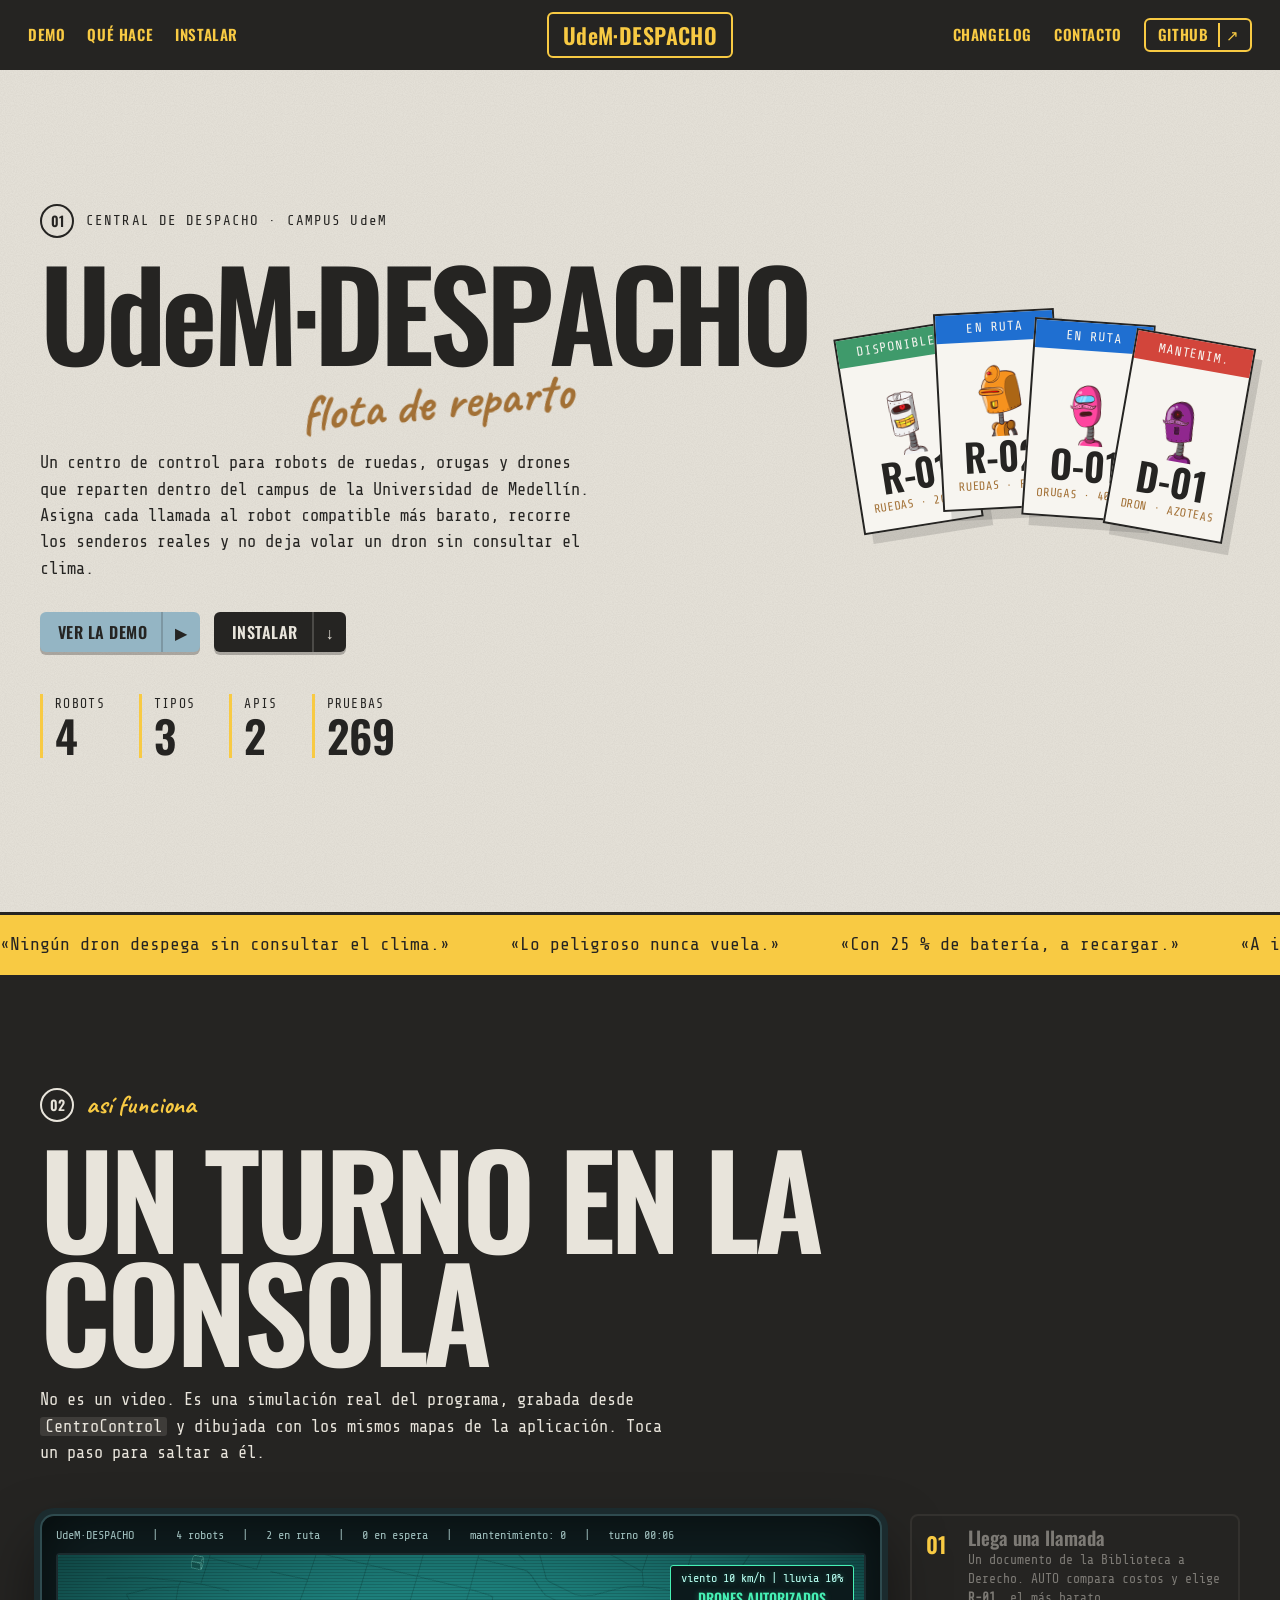
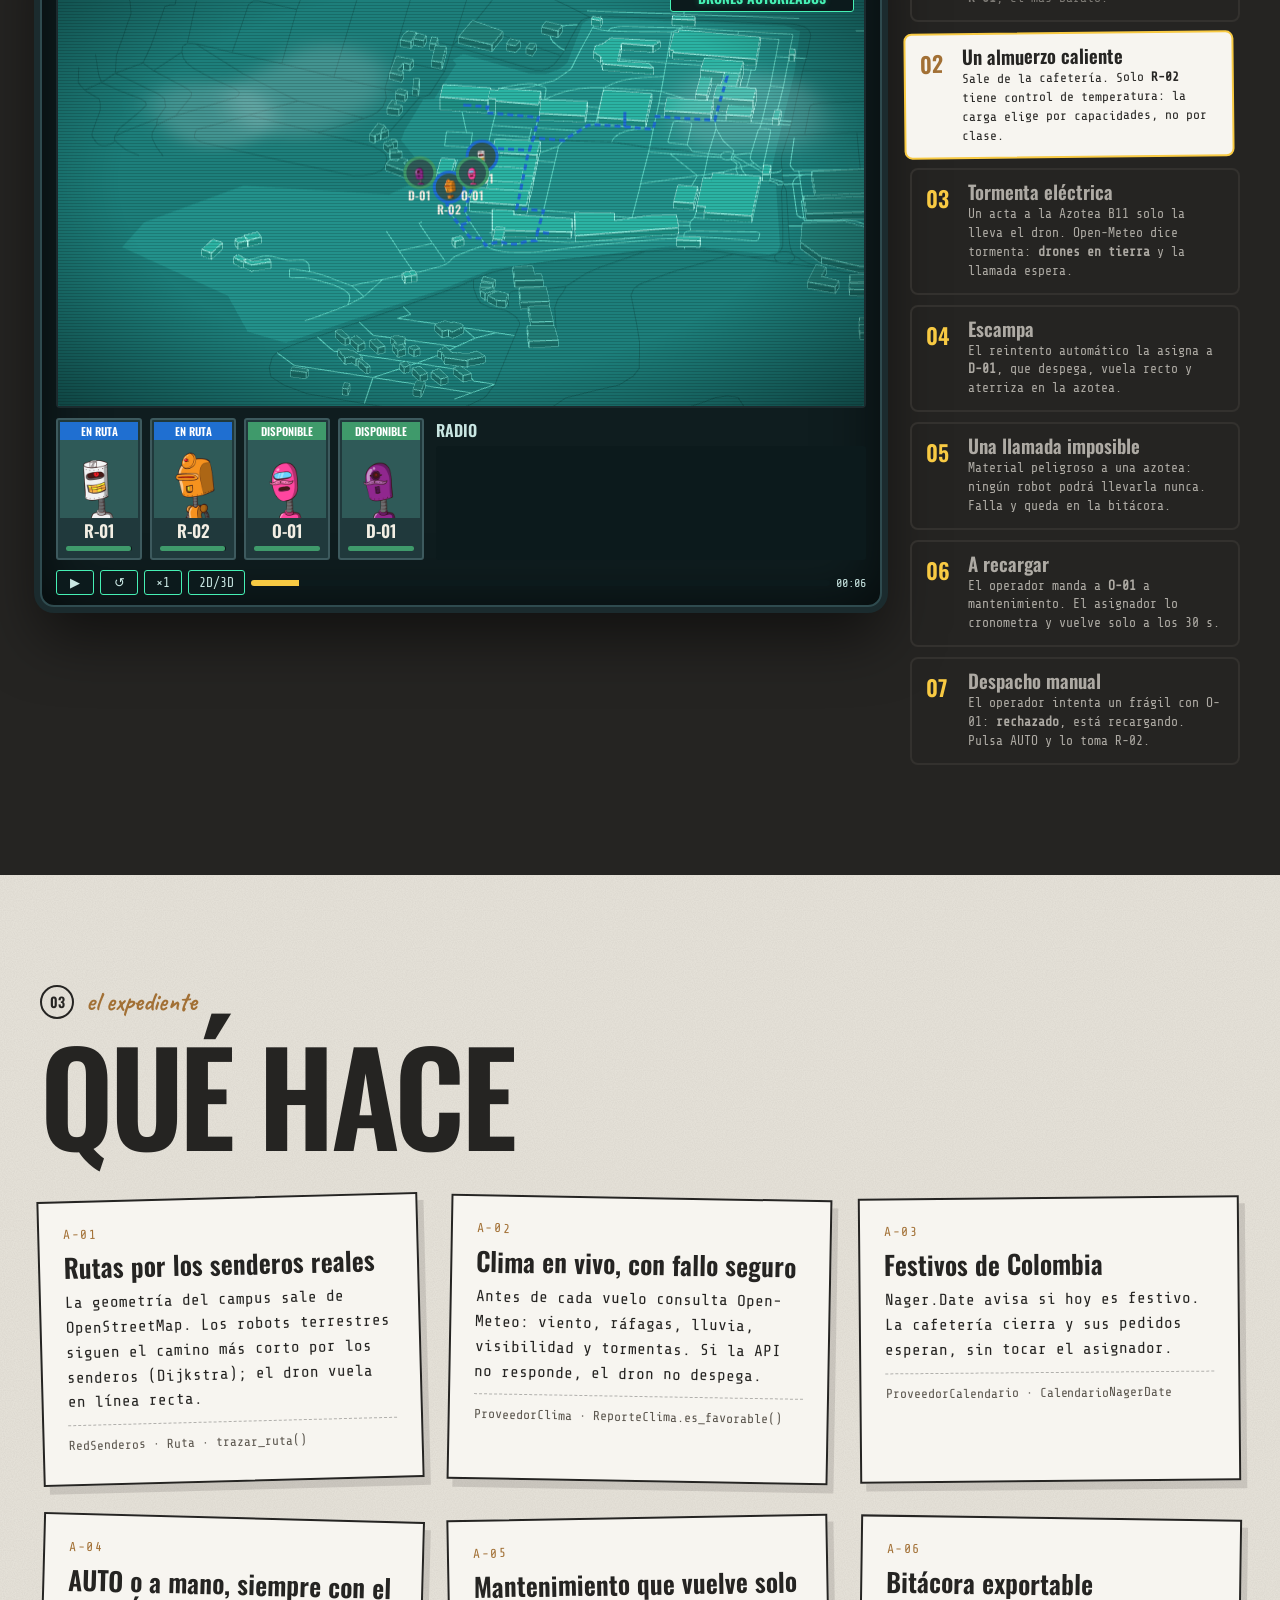
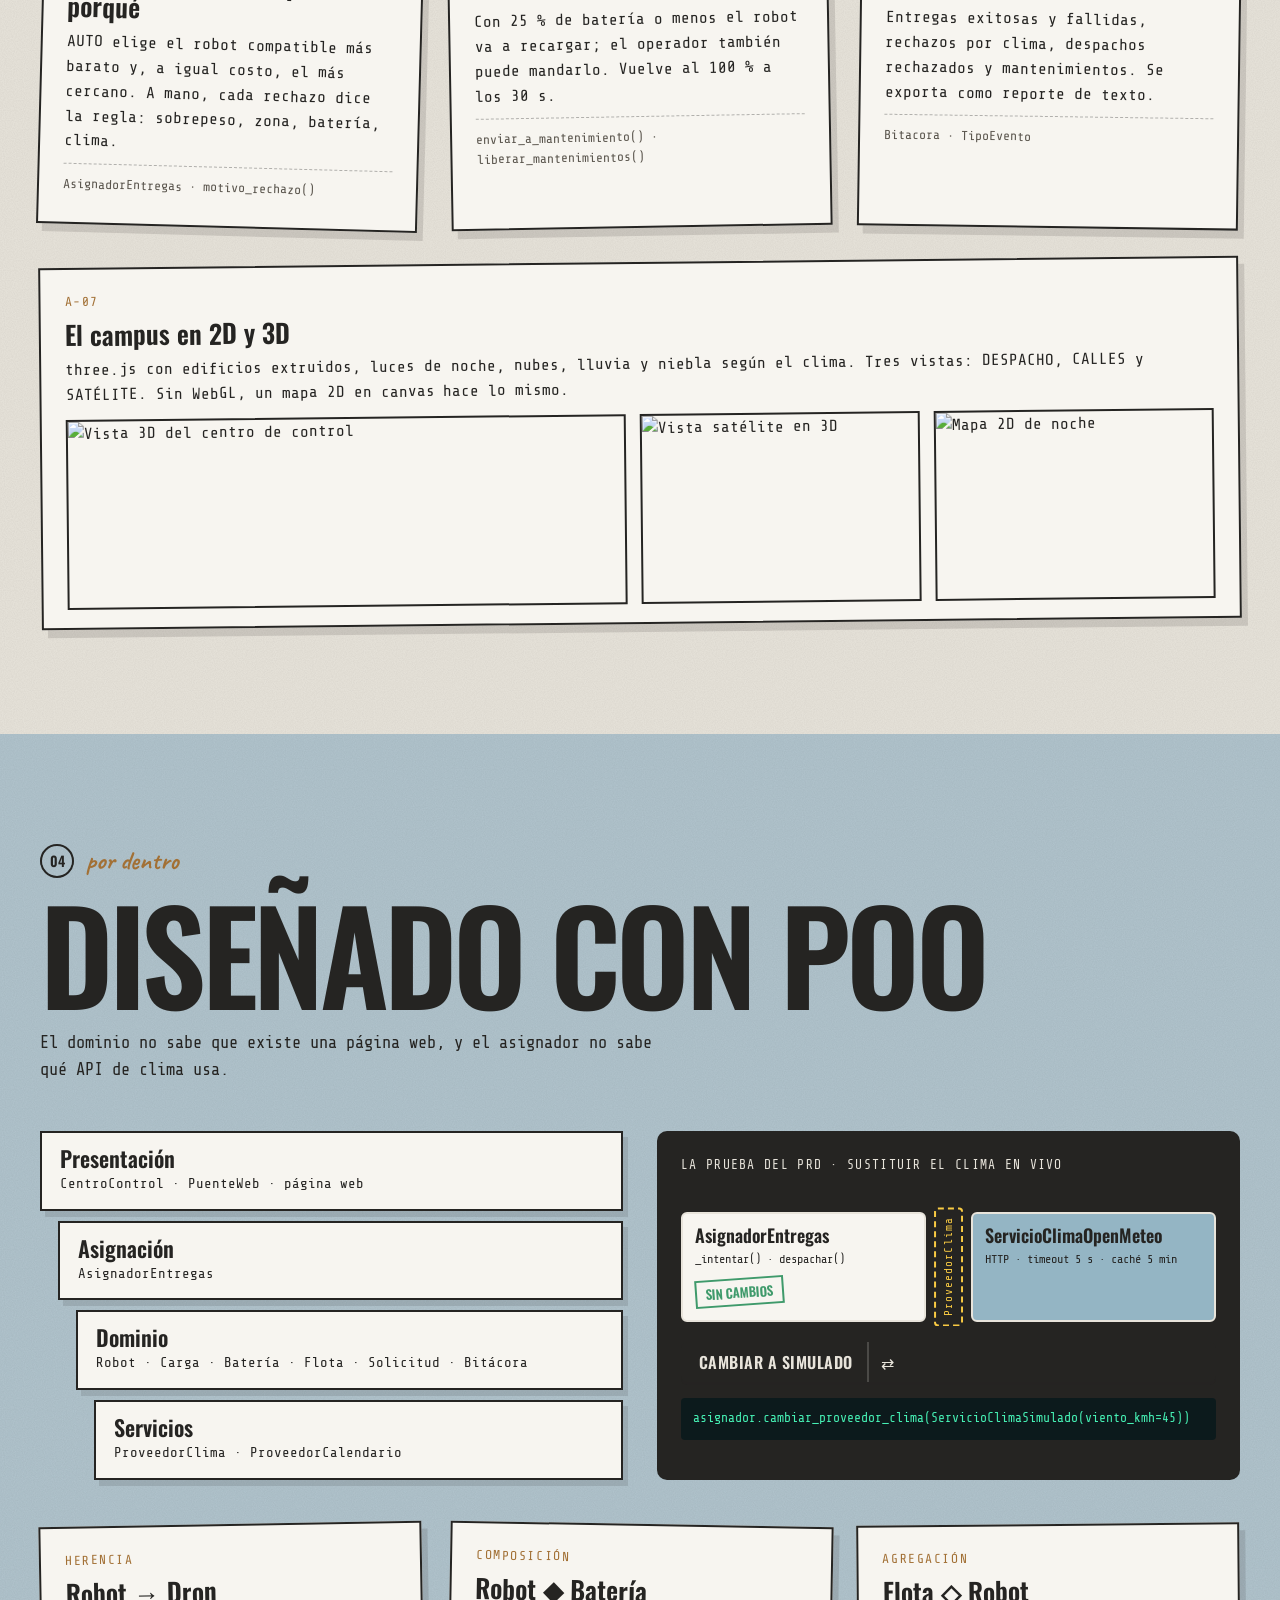
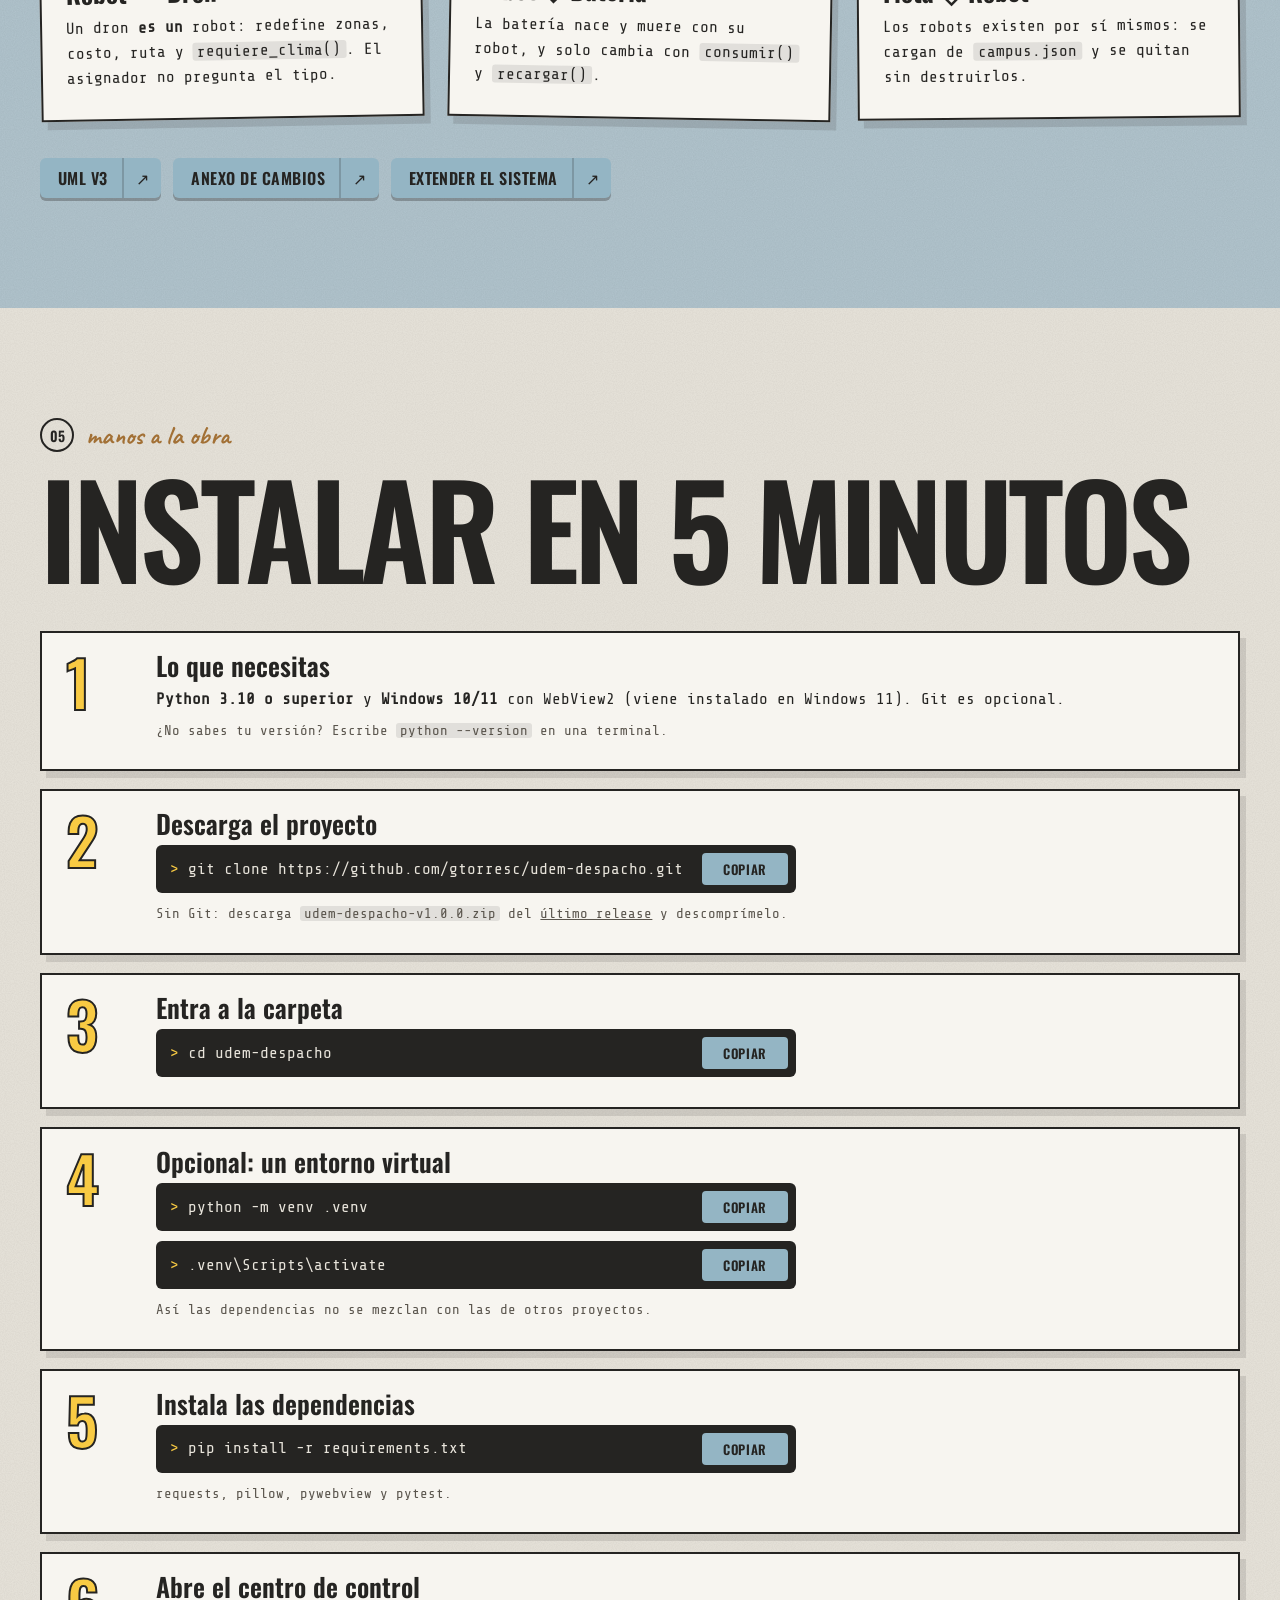
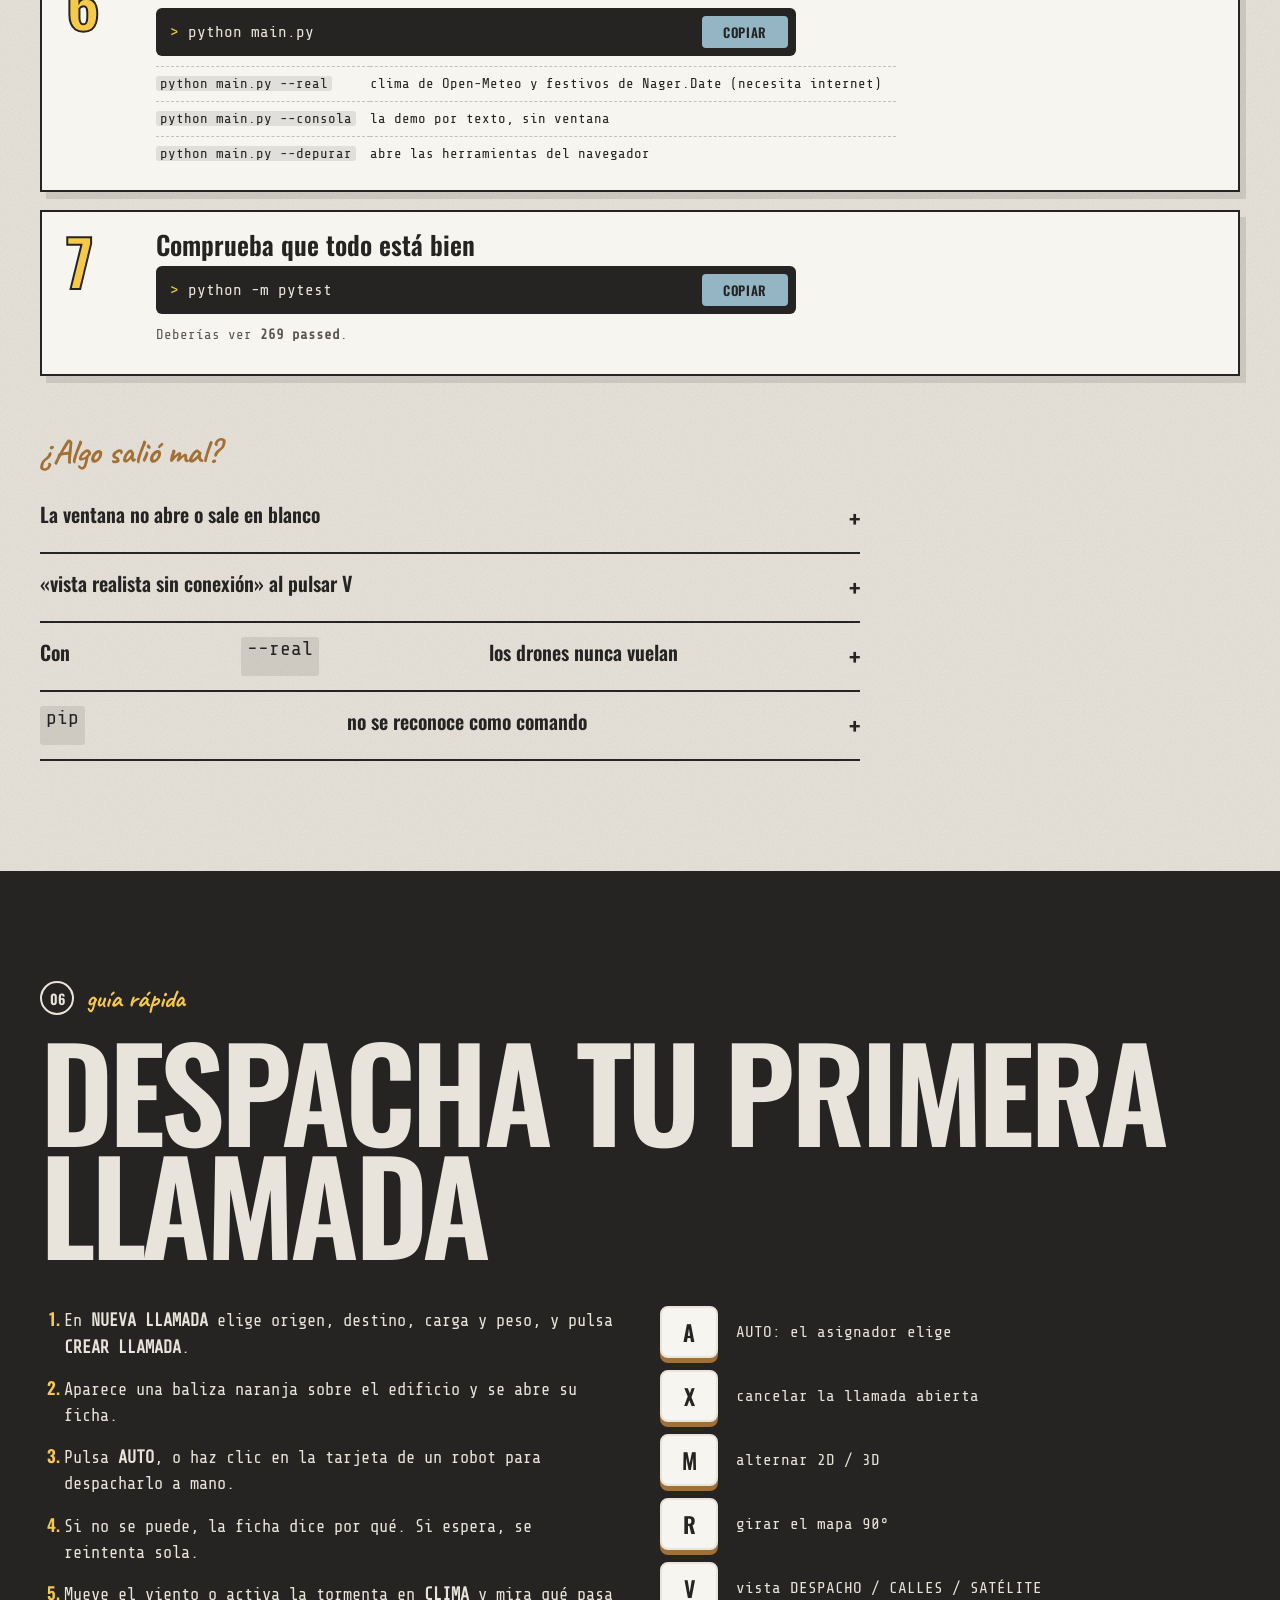
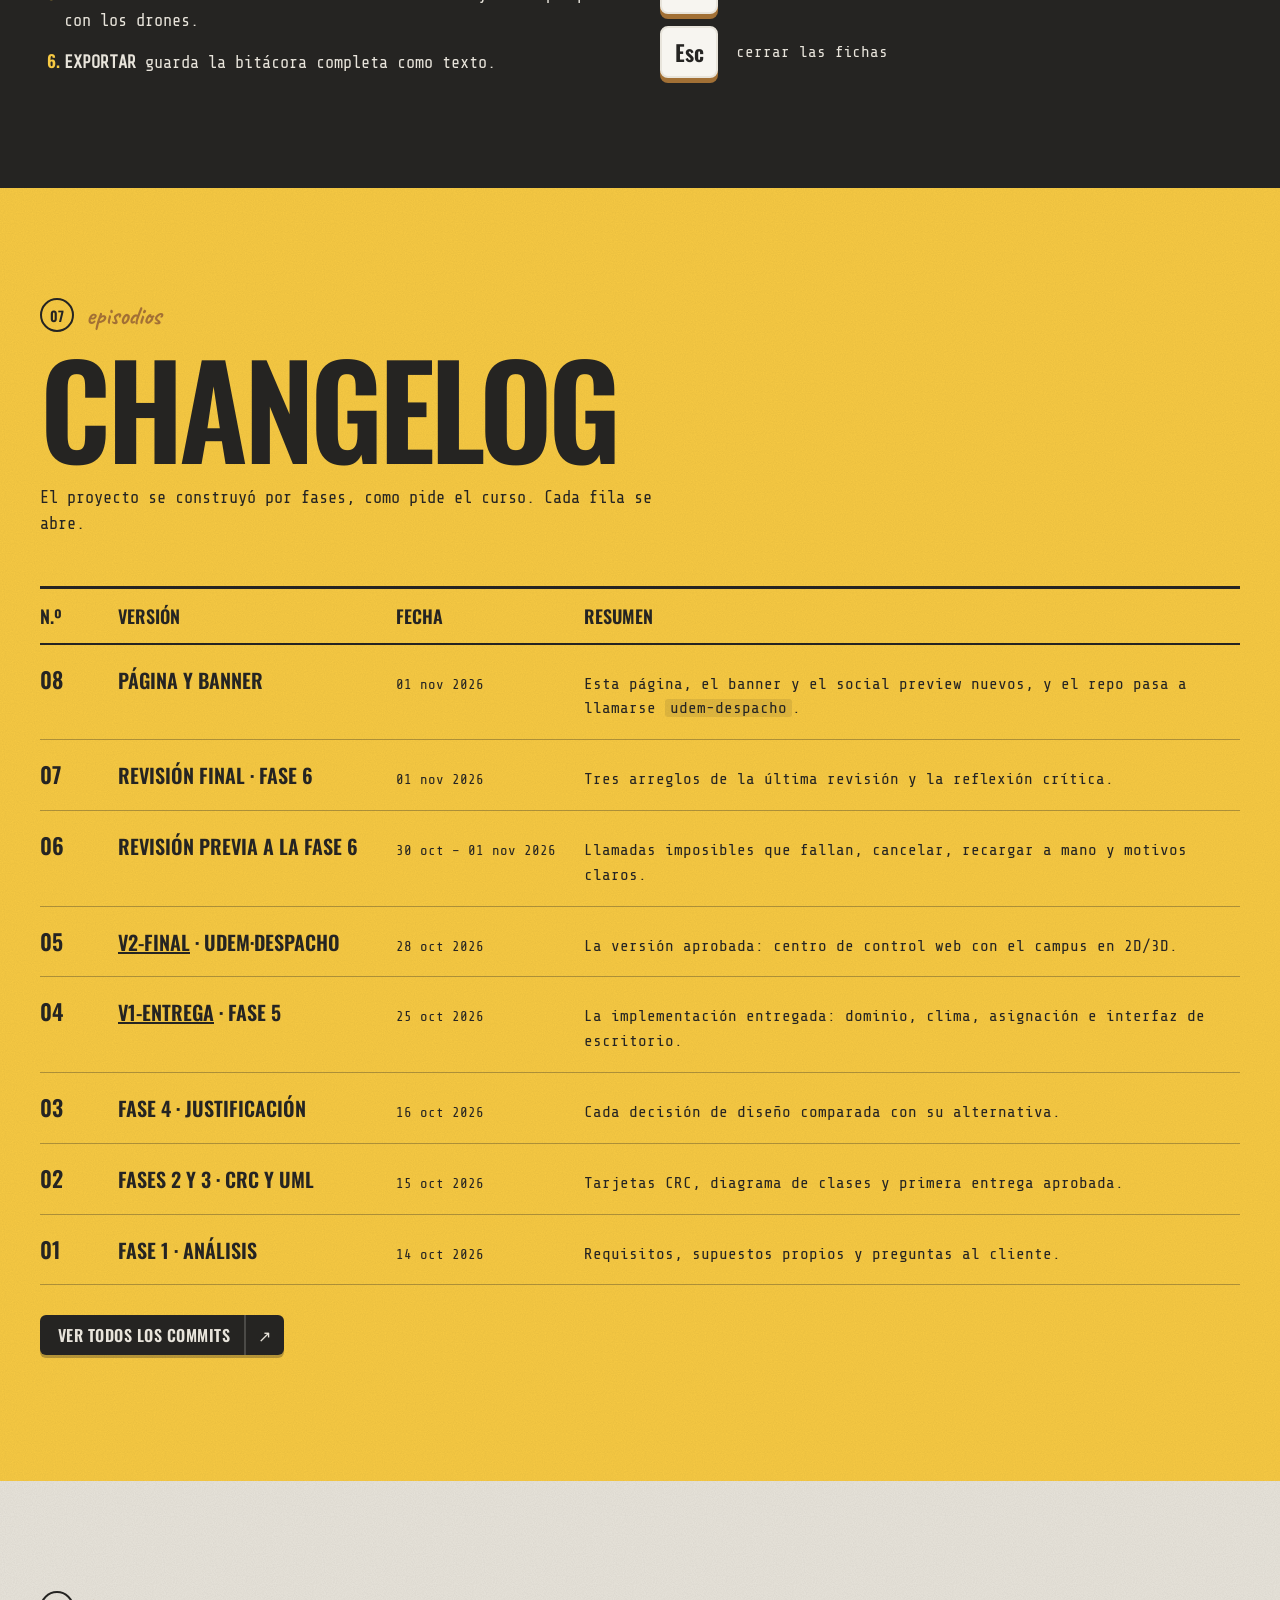
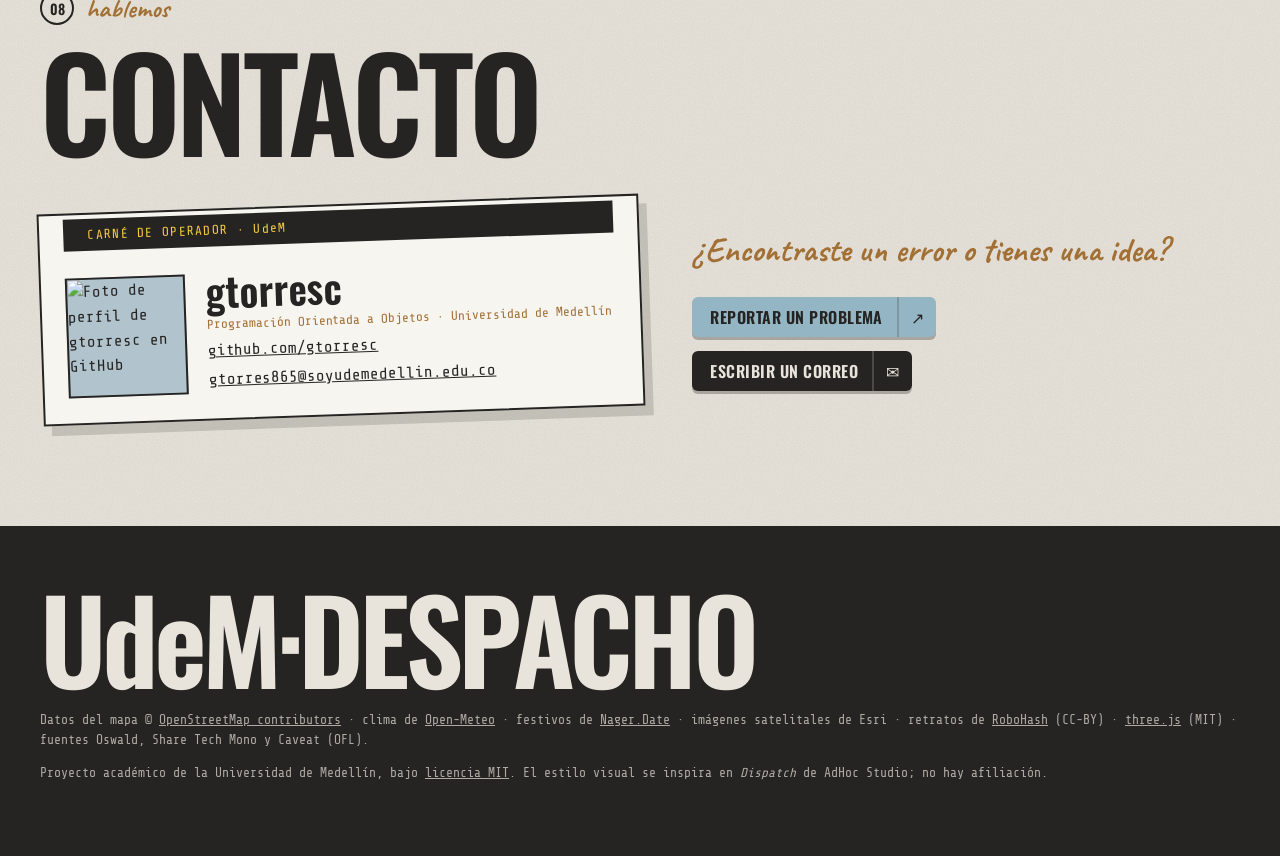
==== commit bc5e4325: "docs(sitio): descarga desde el release y changelog sin la nota de estilo" ====
--- a/docs/index.html
+++ b/docs/index.html
@@ -253,7 +253,7 @@
         <li data-revelar><span class="num-paso">2</span><div>
           <h3>Descarga el proyecto</h3>
           <div class="comando"><code>git clone https://github.com/gtorresc/udem-despacho.git</code><button class="copiar">Copiar</button></div>
-          <p class="nota">Sin Git: <a href="https://github.com/gtorresc/udem-despacho/archive/refs/heads/main.zip">descarga el ZIP</a> y descomprímelo.</p></div></li>
+          <p class="nota">Sin Git: descarga <code>udem-despacho-v1.0.0.zip</code> del <a href="https://github.com/gtorresc/udem-despacho/releases/latest">último release</a> y descomprímelo.</p></div></li>
         <li data-revelar><span class="num-paso">3</span><div>
           <h3>Entra a la carpeta</h3>
           <div class="comando"><code>cd udem-despacho</code><button class="copiar">Copiar</button></div></div></li>
@@ -329,7 +329,7 @@
       <div class="episodios">
         <div class="episodios-cabecera"><span>N.º</span><span>VERSIÓN</span><span>FECHA</span><span>RESUMEN</span></div>
         <details data-revelar><summary><span>08</span><span>Página y banner</span><span>01 nov 2026</span>
-          <span>Esta página, el banner y el social preview con el estilo de Dispatch, y el repo pasa a llamarse <code>udem-despacho</code>.</span></summary>
+          <span>Esta página, el banner y el social preview nuevos, y el repo pasa a llamarse <code>udem-despacho</code>.</span></summary>
           <ul><li>Demo grabada de una simulación real, reproducida con los mapas del programa.</li>
             <li>Banner y social preview nuevos; README con la instalación al nombre nuevo.</li></ul></details>
         <details data-revelar><summary><span>07</span><span>Revisión final · Fase 6</span><span>01 nov 2026</span>
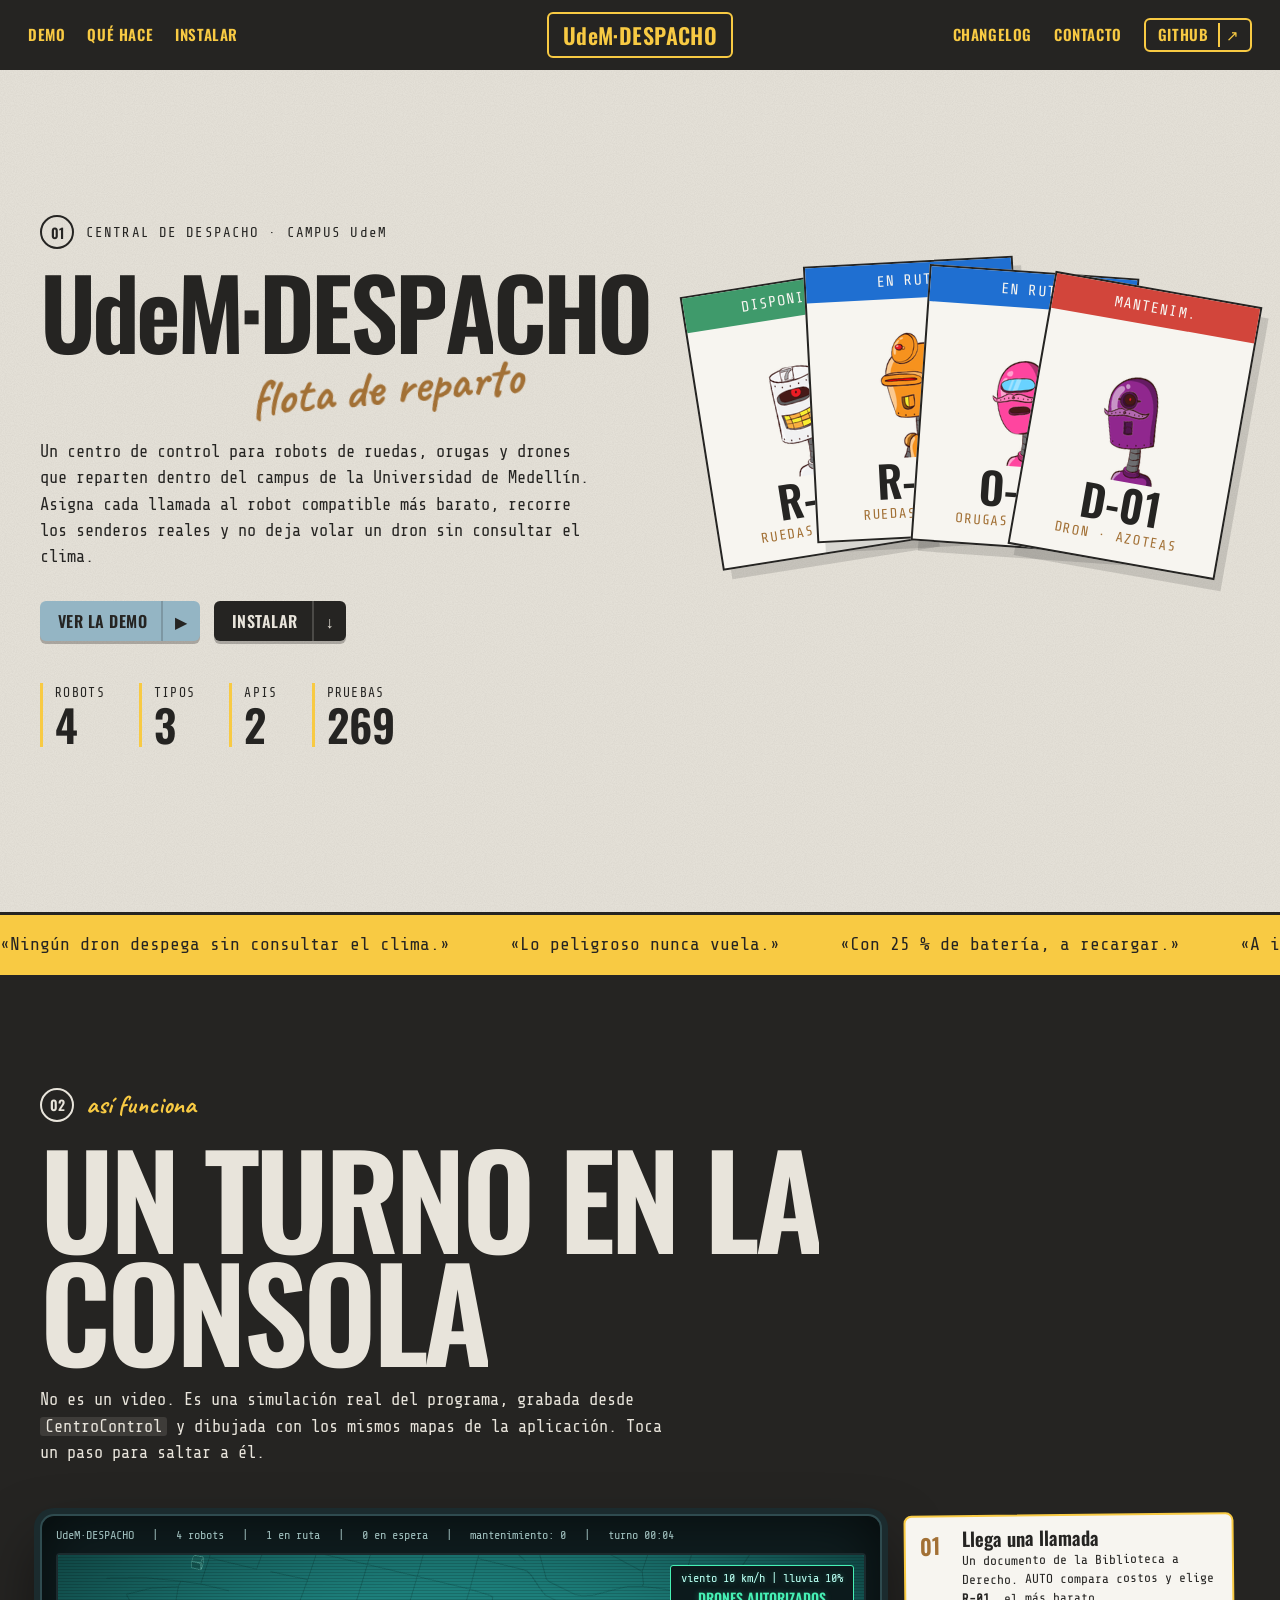
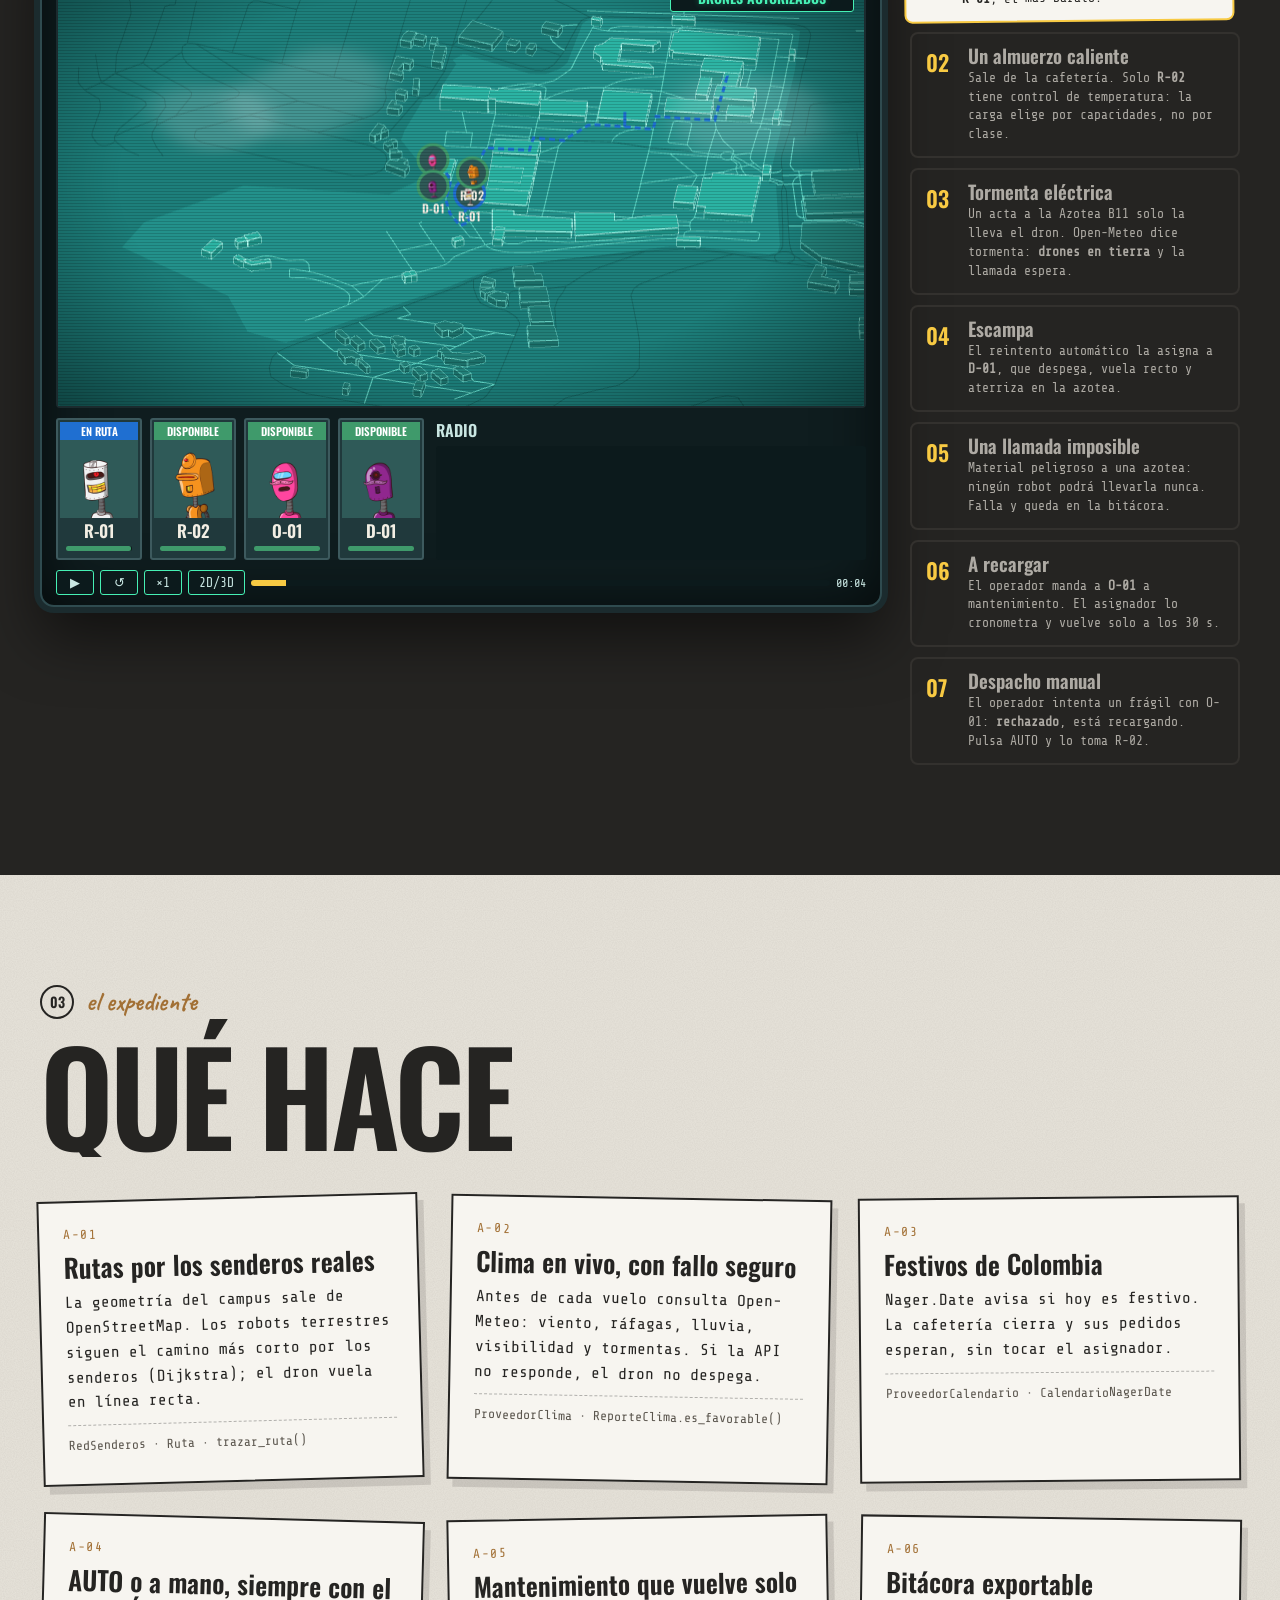
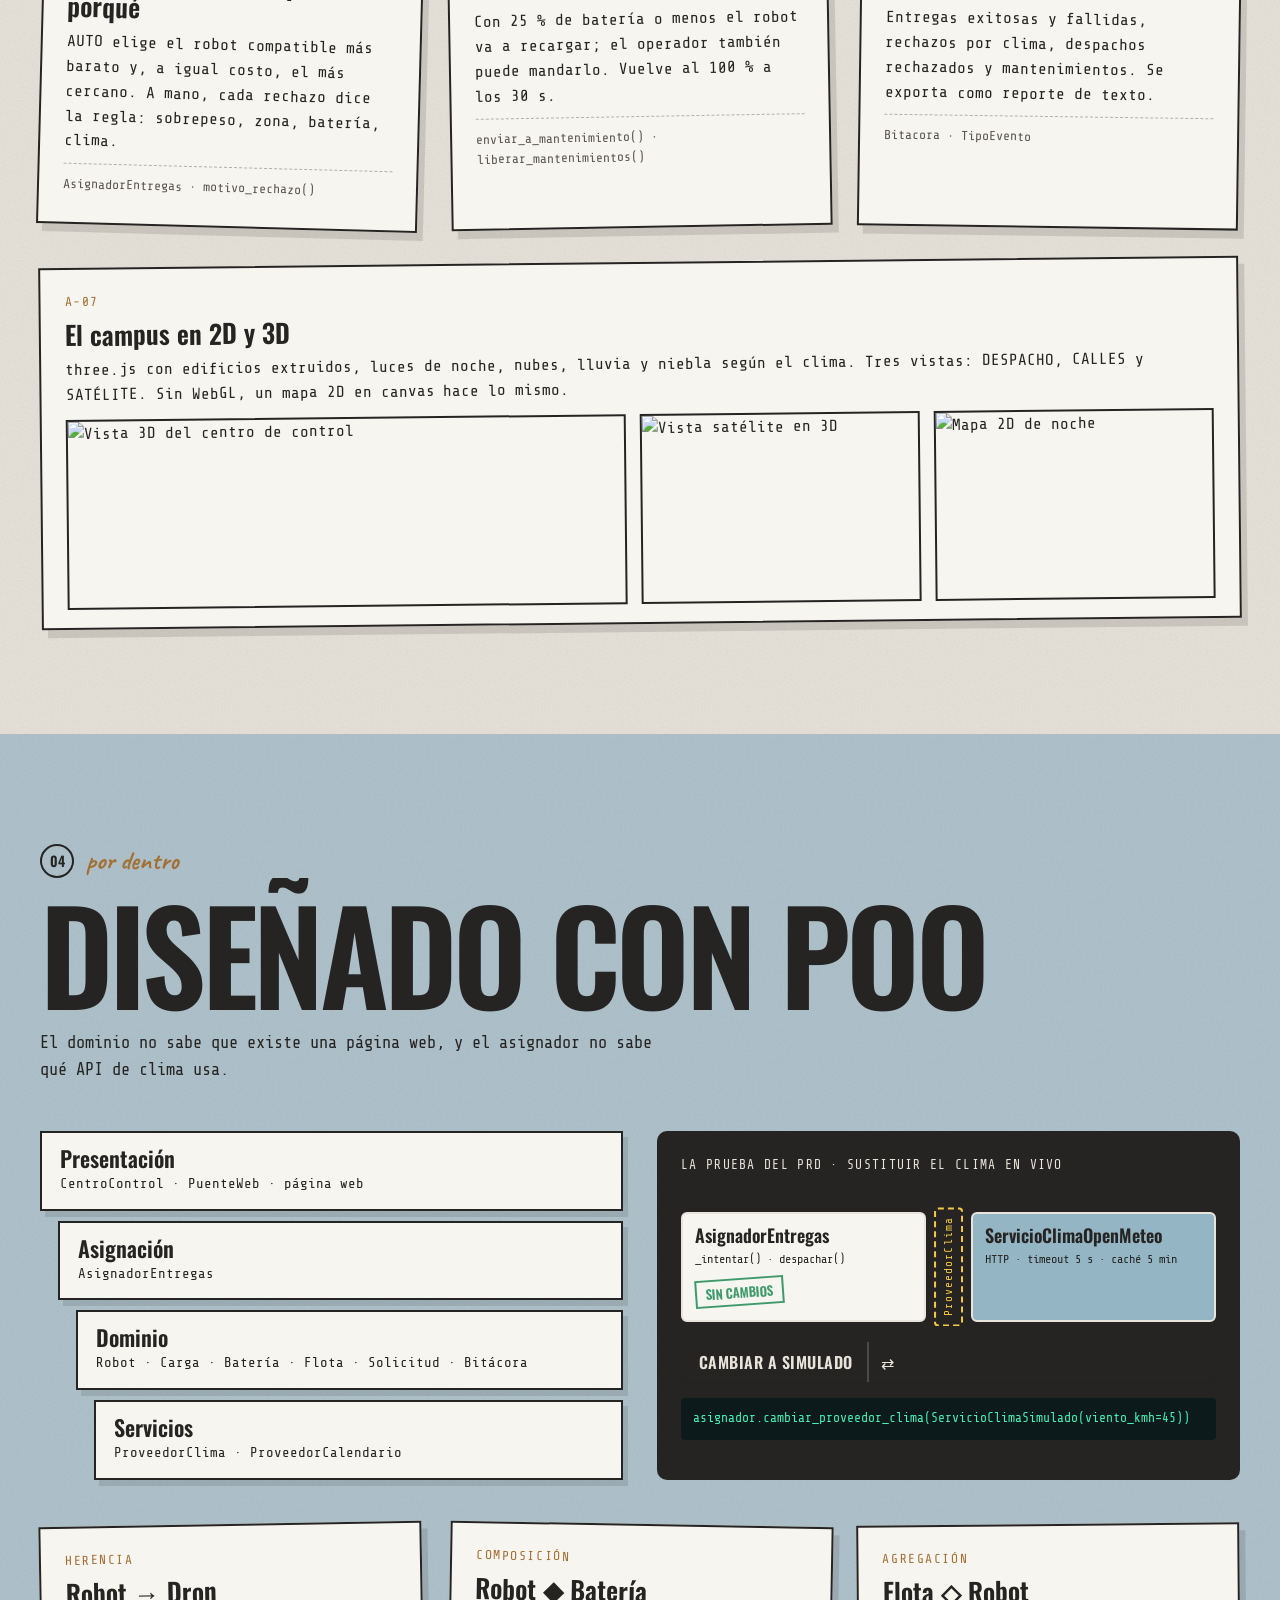
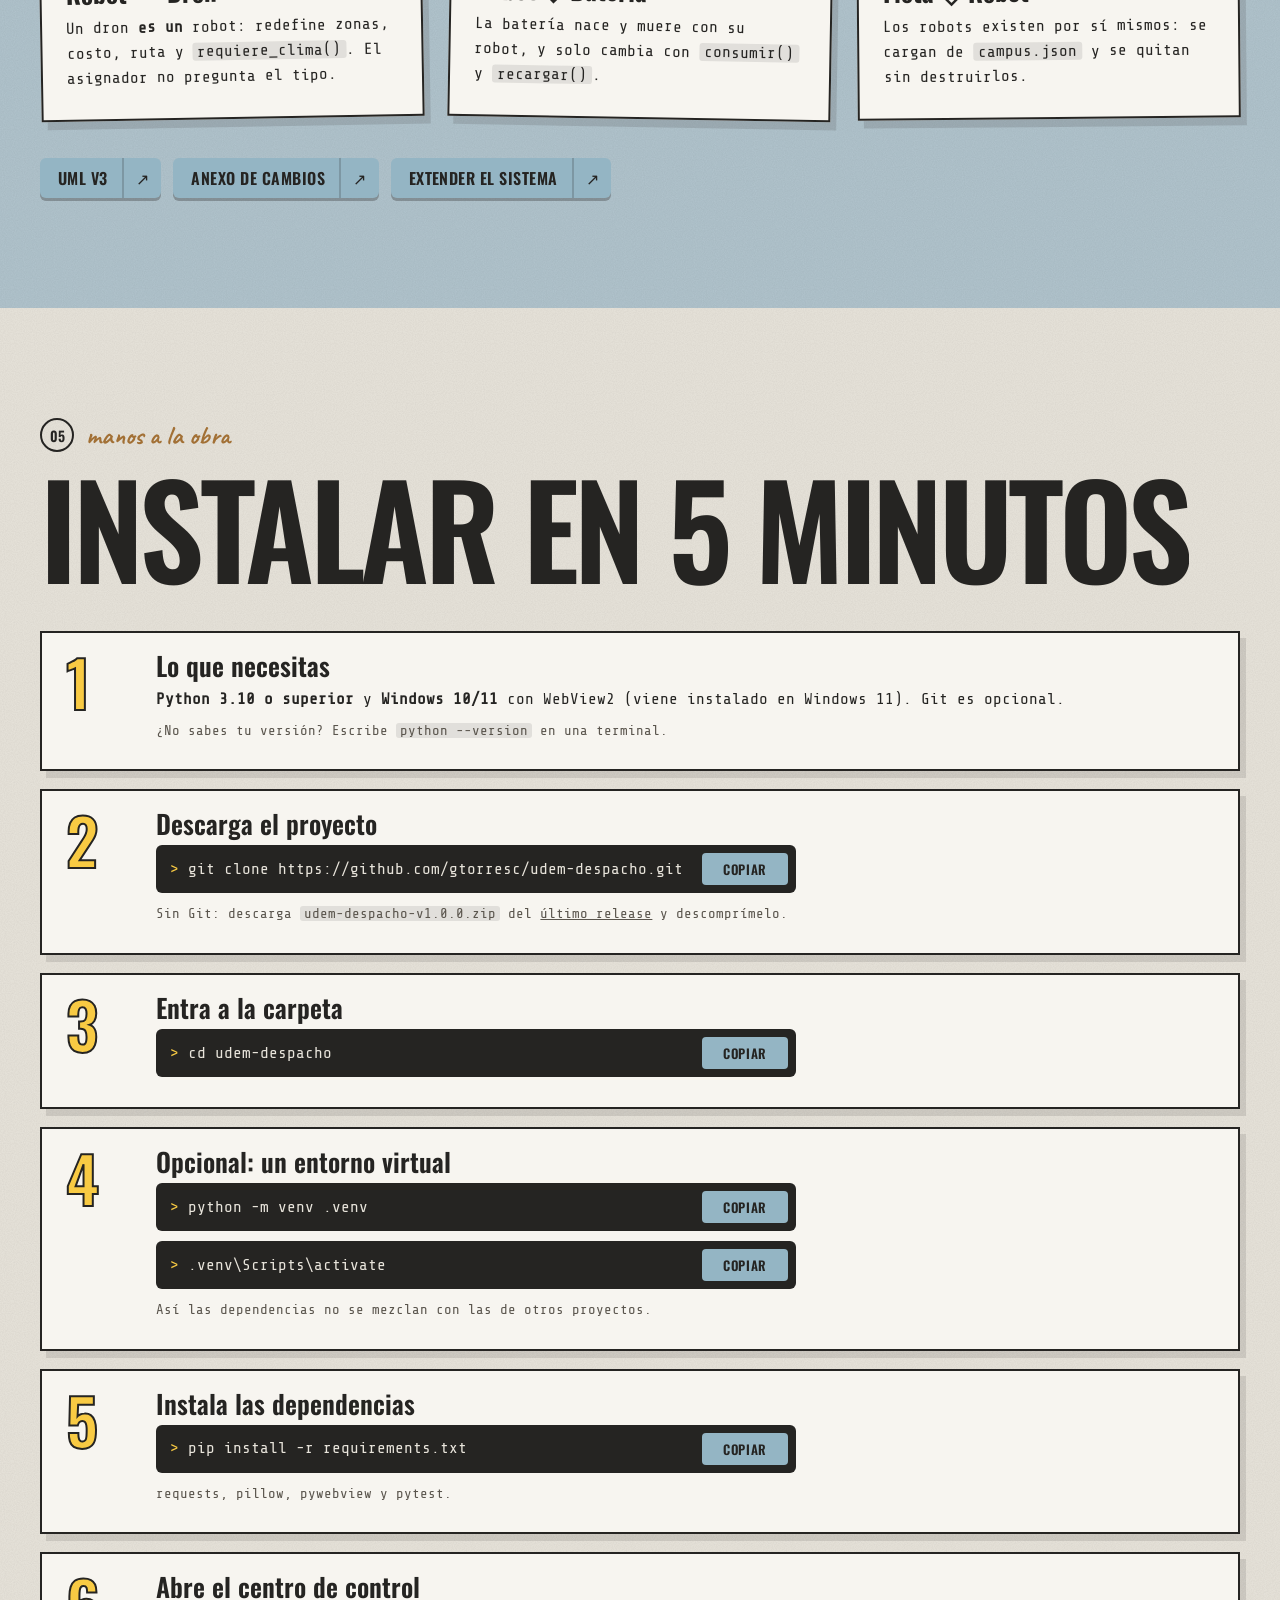
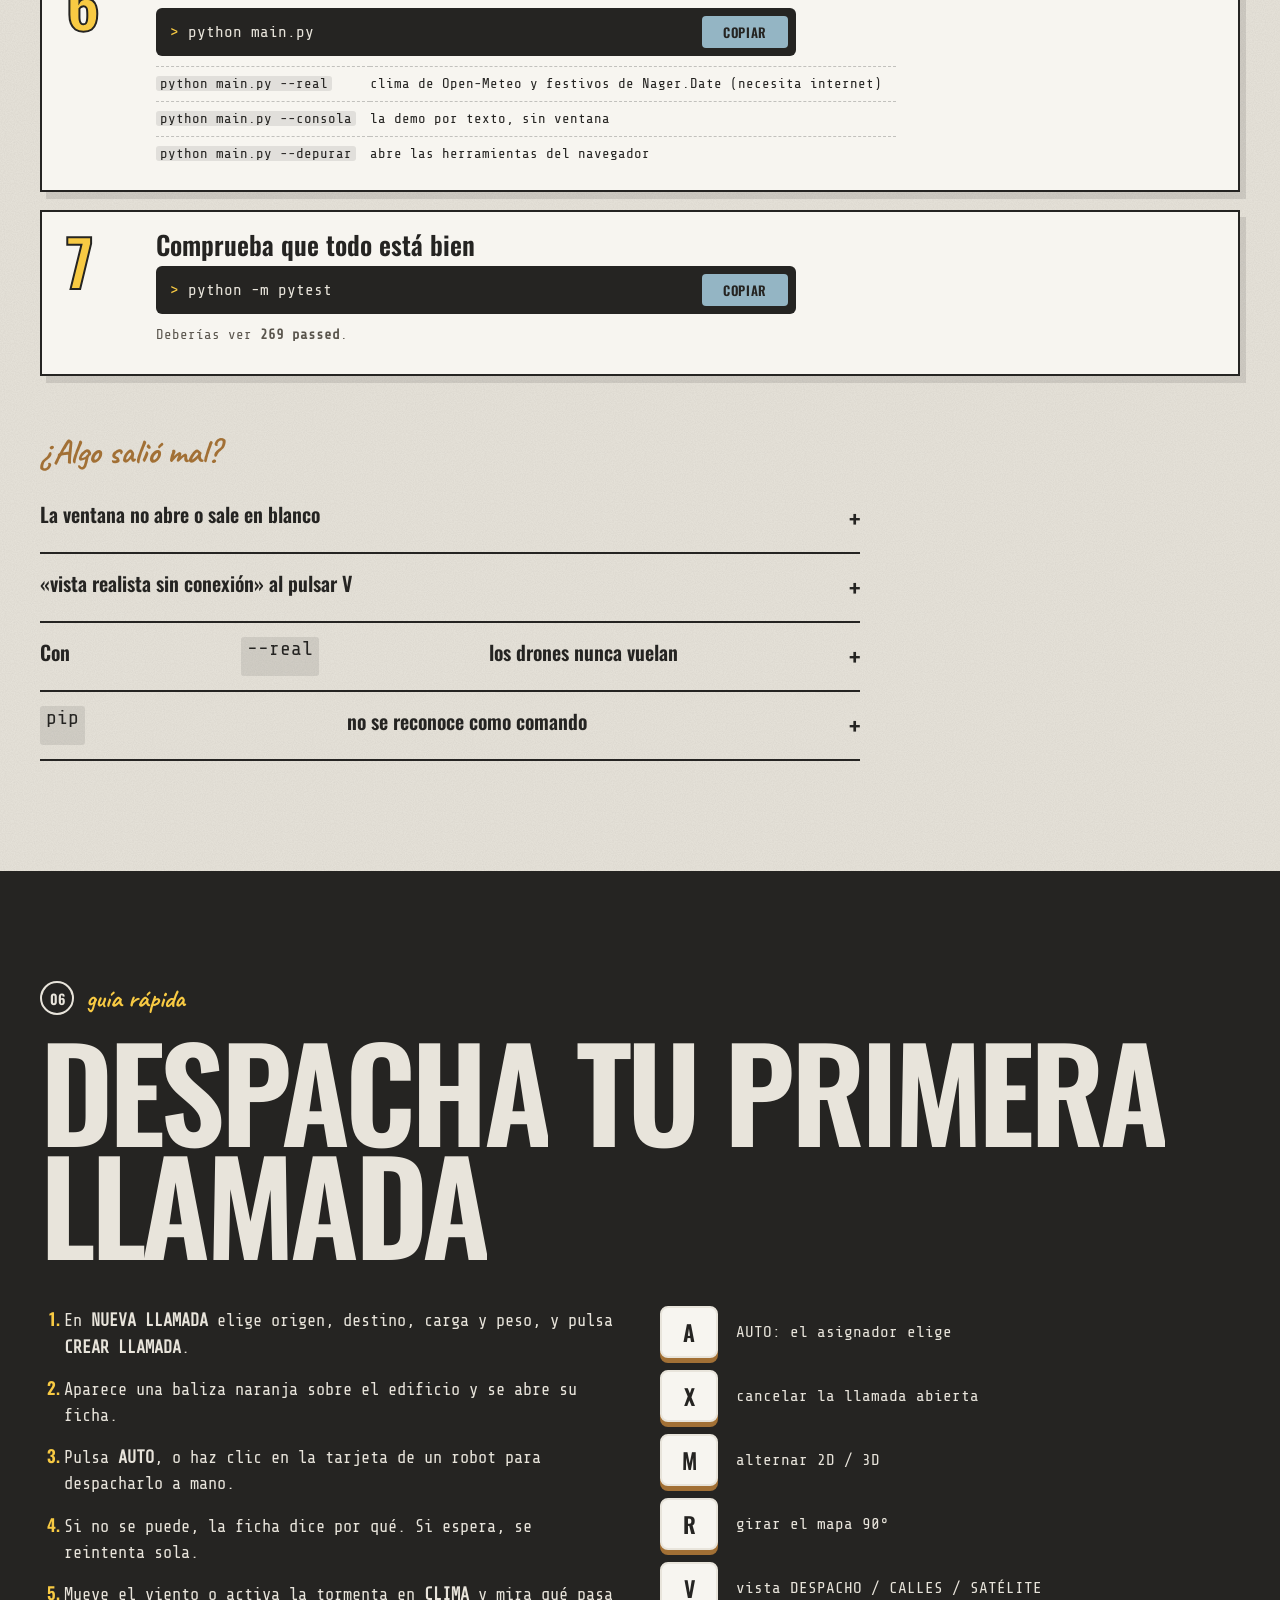
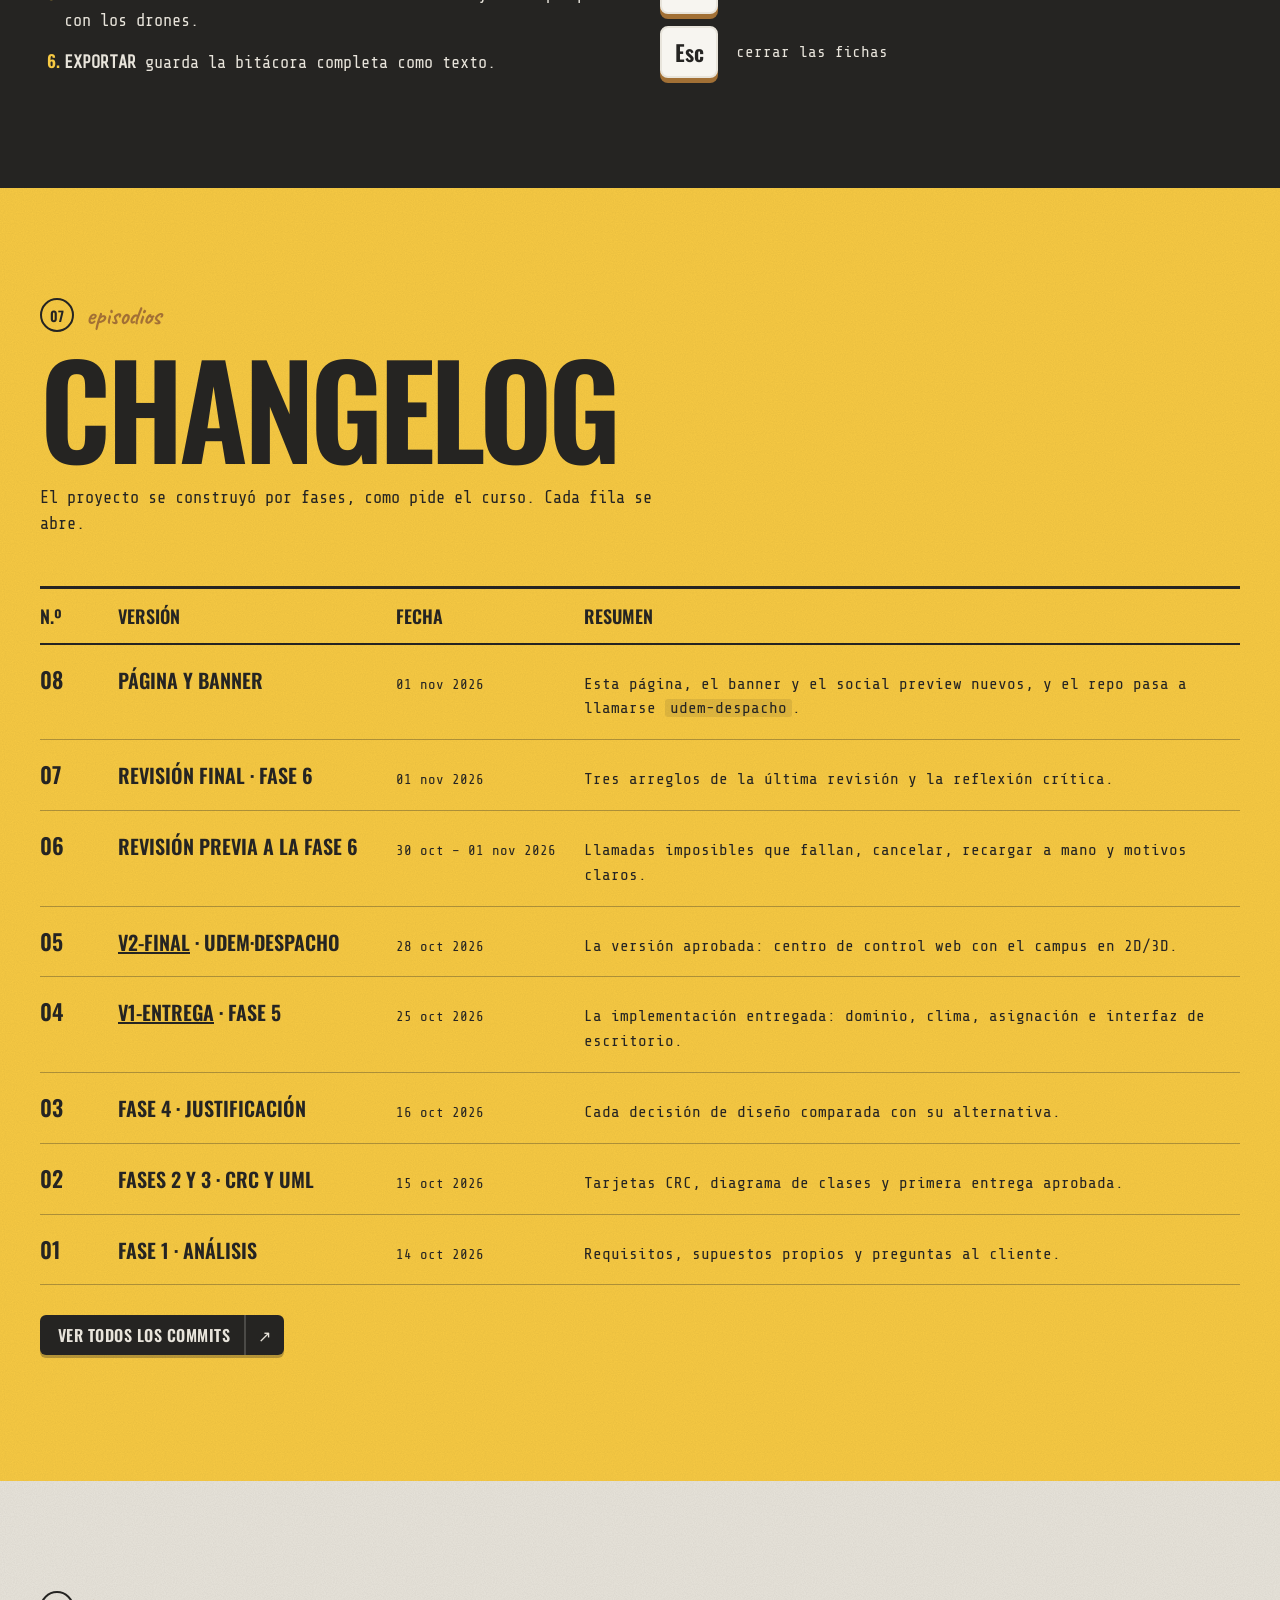
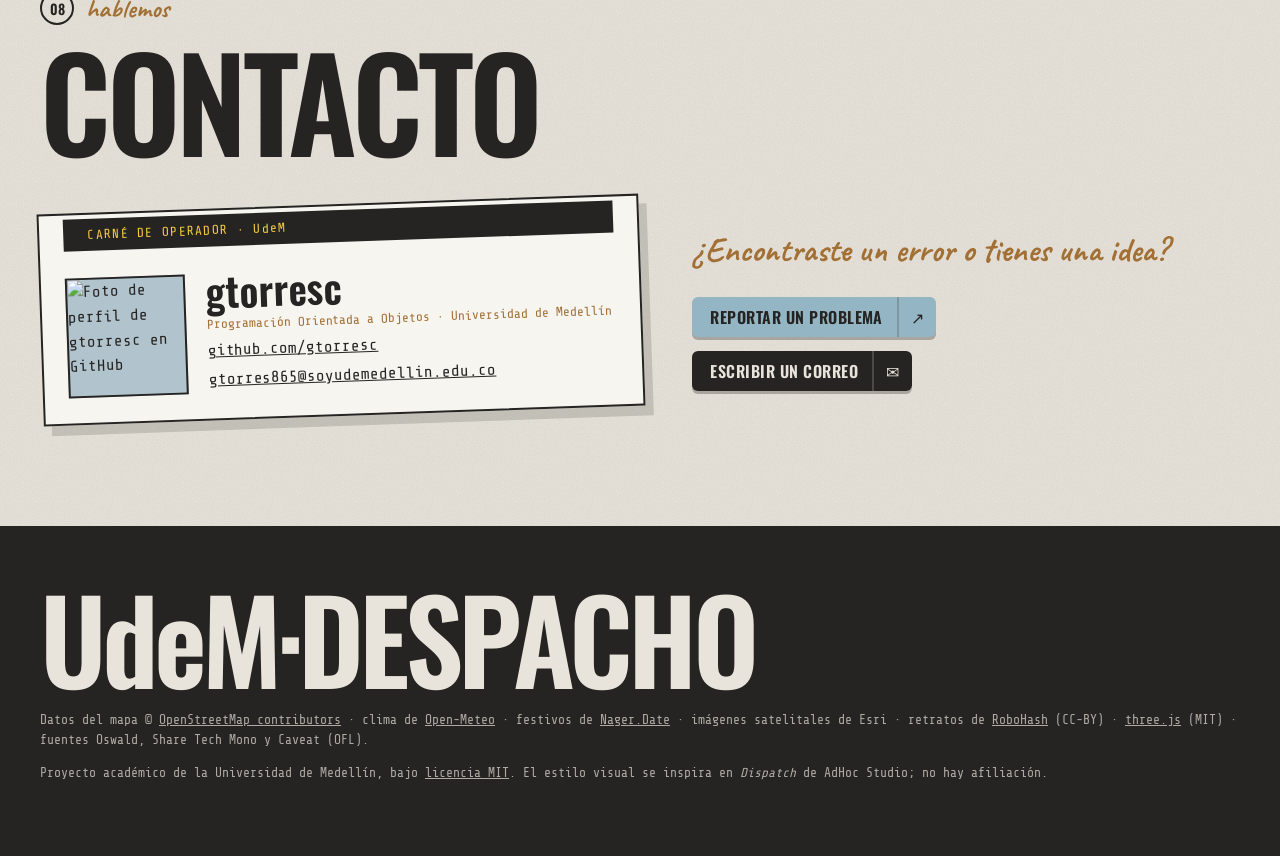
==== commit 292d9528: "feat(sitio): animaciones al estilo AdHoc Cortina de entrada, titulares que suben desde su máscara, t" ====
--- a/docs/index.html
+++ b/docs/index.html
@@ -18,6 +18,10 @@
   <script type="module" src="sitio/sitio.js"></script>
 </head>
 <body>
+  <div class="cortina" aria-hidden="true"><span class="marca">UdeM·DESPACHO</span></div>
+  <noscript><style>.cortina { display: none; }</style></noscript>
+  <!-- en línea y no en sitio.js: la cortina se levanta aunque el módulo falle -->
+  <script>Promise.race([document.fonts.ready, new Promise(r => setTimeout(r, 1500))]).then(() => document.documentElement.classList.add("lista"));</script>
   <a class="saltar" href="#demo">Saltar a la demo</a>
   <div class="progreso" id="progreso" aria-hidden="true"></div>
 
--- a/docs/sitio/estilos.css
+++ b/docs/sitio/estilos.css
@@ -25,6 +25,12 @@
   --mono: "ShareTechMono-Regular", Consolas, monospace;
   --mano: "Caveat", "Ink Free", cursive;
   --ancho: 1200px;
+  /* las curvas de movimiento de toda la página */
+  --sale: cubic-bezier(.16, 1, .3, 1);       /* expo.out: entradas */
+  --adhoc: cubic-bezier(.6, .08, .02, .99);  /* la curva propia de AdHoc: cortina y hovers */
+  --rebote: cubic-bezier(.2, .8, .2, 1.3);
+  --elastico: linear(0, 1.32 14%, .87 27%, 1.05 41%, .98 55%, 1.01 69%, 1);  /* elastic.out */
+  interpolate-size: allow-keywords;  /* deja animar la altura de los <details> hasta auto */
 }
 
 * { box-sizing: border-box; }
@@ -84,7 +90,7 @@
 .boton {
   display: inline-flex; align-items: center; padding: 0 0 0 18px; border: 0; border-radius: 6px; cursor: pointer;
   font: 16px/1 var(--titulo); letter-spacing: .03em; text-transform: uppercase; text-decoration: none; white-space: nowrap;
-  box-shadow: 0 3px 0 #2524224d; transition: transform .2s ease, box-shadow .2s ease;
+  box-shadow: 0 3px 0 #2524224d; transition: transform .3s var(--sale), box-shadow .3s var(--sale);
 }
 .boton:hover { transform: translateY(-2px); box-shadow: 0 6px 0 #25242433; }
 .boton > .flecha { margin-left: 14px; padding: 12px; border-left: 2px solid #25242433; }
@@ -95,7 +101,7 @@
 /* fichas de papel que se inclinan */
 .ficha-papel {
   background: var(--papel-claro); color: var(--carbon); border: 2px solid var(--carbon); padding: 22px 24px 18px;
-  box-shadow: 6px 8px 0 #25242422; transform: rotate(var(--giro, 0deg)); transition: transform .35s ease, box-shadow .35s ease;
+  box-shadow: 6px 8px 0 #25242422; transform: rotate(var(--giro, 0deg)); transition: transform .5s var(--sale), box-shadow .5s var(--sale);
 }
 .ficha-papel h3 { font-size: 26px; margin: 4px 0 10px; }
 .ficha-papel p { margin: 0 0 10px; }
@@ -103,17 +109,38 @@
 .regla { font-size: 13px; border-top: 1px dashed #25242455; padding-top: 10px; color: #5a554d; }
 
 /* aparición al hacer scroll (sitio.js pone .visible) */
-[data-revelar] { opacity: 0; translate: 0 34px; transition: opacity .7s ease, translate .7s cubic-bezier(.2, .7, .2, 1); }
+[data-revelar] { opacity: 0; translate: 0 34px; transition: opacity .7s ease, translate .9s var(--sale); }
 [data-revelar].visible { opacity: 1; translate: 0 0; }
+
+/* titulares: cada palabra sube desde detrás de su máscara (sitio.js los parte en .palabra) */
+.palabra { display: inline-block; overflow: hidden; vertical-align: top; padding: .14em 0 .06em; margin: -.14em 0 -.06em; }  /* el relleno deja sitio a las tildes */
+.palabra > span { display: inline-block; translate: 0 130%;
+  transition: translate .8s var(--sale) calc(var(--n) * var(--paso, 50ms) + var(--espera, 0ms)); }
+.visible .palabra > span { translate: 0 0; }
+.cabecera[data-revelar] { opacity: 1; translate: none; }  /* la cabecera no se mueve entera: sube el titular y lo demás aparece */
+.cabecera[data-revelar] > :not(.gigante) { opacity: 0; transition: opacity .7s ease .25s; }
+.cabecera.visible > :not(.gigante) { opacity: 1; }
+
+/* enlaces y botones: el texto rueda hacia arriba y entra su copia (sitio.js pone .rueda) */
+.rueda { display: inline-block; overflow: hidden; vertical-align: bottom; }
+.rueda > span { display: block; position: relative; transition: translate .5s var(--adhoc); }
+.rueda > span::after { content: attr(data-texto); content: attr(data-texto) / ""; position: absolute; left: 0; top: 100%; white-space: nowrap; }
+:is(a, button):is(:hover, :focus-visible) > .rueda > span { translate: 0 -100%; }
+
+/* cortina de entrada: se levanta cuando cargan las fuentes (index.html pone .lista) */
+.cortina { position: fixed; inset: 0; z-index: 60; display: grid; place-items: center; background: var(--carbon); color: var(--mostaza);
+  transition: translate .8s var(--adhoc) .2s, border-radius .8s var(--adhoc) .2s, visibility 0s 1s; }
+.cortina .marca { font-size: clamp(26px, 5vw, 56px); padding: .15em .5em; border-width: 3px; }
+.lista .cortina { translate: 0 -100%; border-radius: 0 0 50% 50% / 0 0 22vw 22vw; visibility: hidden; }
 
 /* --- 01 Portada ------------------------------------------------------------------------------ */
 .portada { min-height: calc(100vh - 58px); display: grid; grid-template-columns: 1.15fr 1fr; align-items: center; gap: 40px;
   padding: 60px max(28px, calc((100% - var(--ancho)) / 2)) 80px; overflow: hidden; }
-.titular { font-size: clamp(64px, 9.6vw, 148px); letter-spacing: -.04em; line-height: .9; white-space: nowrap; }
-.titular .letra { display: inline-block; opacity: 0; translate: 0 .5em; animation: entrar .6s cubic-bezier(.2, .8, .2, 1.2) forwards; }
+.titular { font-size: clamp(64px, 7.6vw, 124px); letter-spacing: -.04em; line-height: .9; white-space: nowrap; }
+.titular { --paso: 40ms; --espera: 550ms; }  /* letra por letra, cuando la cortina ya va subiendo */
 @keyframes entrar { to { opacity: 1; translate: 0 0; } }
 .mano { font: 700 clamp(34px, 4vw, 54px) var(--mano); color: var(--bronce); margin: -6px 0 0 34%; transform: rotate(-5deg);
-  opacity: 0; animation: entrar .8s 1s ease forwards; }
+  opacity: 0; animation: entrar .8s 1.5s var(--sale) forwards; }
 .bajada { max-width: 560px; margin: 26px 0 30px; font-size: 17px; }
 .acciones { display: flex; gap: 14px; flex-wrap: wrap; }
 .contadores { display: flex; gap: 34px; margin: 42px 0 0; }
@@ -121,23 +148,28 @@
 .contadores dt { font-size: 13px; letter-spacing: .1em; text-transform: uppercase; }
 .contadores dd { margin: 0; font: 44px var(--titulo); line-height: 1; }
 
-.abanico { position: relative; height: 420px; --ancho-cred: min(150px, 31%); }
+.abanico { position: relative; height: 520px; --ancho-cred: min(210px, 44%); }
 .credencial {
   position: absolute; top: 40px; width: var(--ancho-cred); background: var(--papel-claro); border: 2px solid var(--carbon);
   text-align: center; box-shadow: 8px 10px 0 #25242426; padding-bottom: 12px;
-  transform: translateY(var(--y)) rotate(var(--giro)); transition: transform .4s cubic-bezier(.2, .8, .2, 1.3);
+  transform: translateY(var(--y)) rotate(var(--giro)); transition: transform .4s var(--rebote);
   animation: mecer 6s ease-in-out infinite alternate;
 }
 .credencial { left: calc((100% - var(--ancho-cred)) * var(--k) / 3); }
+.credencial:hover, .credencial:focus-within { z-index: 5; }
+/* con mouse se pueden arrastrar y vuelven con rebote (sitio.js) */
+@media (hover: hover) { .credencial { cursor: grab; user-select: none; } .credencial img { pointer-events: none; } }
+.credencial.agarrada { cursor: grabbing; z-index: 6; transition: none; animation-play-state: paused; }
+.credencial.soltada { transition: transform 1s var(--elastico); }
 .credencial:nth-child(1) { --k: 0; animation-delay: -1s; }
 .credencial:nth-child(2) { --k: 1; animation-delay: -3s; }
 .credencial:nth-child(3) { --k: 2; animation-delay: -2s; }
 .credencial:nth-child(4) { --k: 3; animation-delay: -4s; }
 @keyframes mecer { to { translate: 0 -10px; } }
-.credencial .franja { margin: 0; padding: 4px 0; color: var(--papel-claro); font-size: 13px; letter-spacing: .08em; }
+.credencial .franja { margin: 0; padding: 6px 0; color: var(--papel-claro); font-size: 15px; letter-spacing: .08em; }
 .credencial img { display: block; width: 72%; height: auto; aspect-ratio: 1; margin: 10px auto 0; }
-.credencial h3 { font-size: clamp(26px, 3vw, 40px); }
-.credencial .tipo { margin: 2px 0 0; font-size: 12px; color: var(--bronce); letter-spacing: .06em; }
+.credencial h3 { font-size: clamp(30px, 3.4vw, 48px); white-space: nowrap; }
+.credencial .tipo { margin: 2px 0 0; font-size: 14px; color: var(--bronce); letter-spacing: .06em; }
 .franja.libre { background: var(--libre); } .franja.ocupado { background: var(--ocupado); } .franja.falla { background: var(--falla); }
 
 /* --- Cinta mostaza en movimiento ----------------------------------------------------------------- */
@@ -203,7 +235,7 @@
 .capas { display: grid; gap: 10px; align-content: start; }
 .capa { background: var(--papel-claro); border: 2px solid var(--carbon); padding: 14px 18px; box-shadow: 5px 6px 0 #2524221f;
   margin-left: calc(var(--i) * 18px); }
-.capas.visible .capa { animation: capa .6s calc(var(--i) * .15s) both cubic-bezier(.2, .8, .2, 1.2); }
+.capas.visible .capa { animation: capa .6s calc(var(--i) * .15s) both var(--rebote); }
 @keyframes capa { from { opacity: 0; translate: -30px 0; } }
 .capa h3 { font-size: 22px; }
 .capa p { margin: 4px 0 0; font-size: 14px; }
@@ -213,8 +245,7 @@
 .pieza h3 { font-size: 18px; word-break: break-word; }
 .pieza p { margin: 6px 0 0; font-size: 12px; }
 .pieza .sello { display: inline-block; margin-top: 10px; padding: 2px 8px; border: 2px solid var(--libre); color: var(--libre); transform: rotate(-4deg); font: 13px var(--titulo); }
-.pieza.movil { background: var(--azul); transition: transform .5s cubic-bezier(.3, 1.4, .5, 1), background .3s; }
-.pieza.movil.saliendo { transform: translateY(-14px) rotate(6deg); opacity: .3; }
+.pieza.movil { background: var(--azul); transition: background .4s; }
 .pieza.movil.simulado { background: var(--mostaza); }
 .enchufe span { display: block; writing-mode: vertical-rl; transform: rotate(180deg); font-size: 11px; letter-spacing: .1em; color: var(--mostaza);
   border: 2px dashed var(--mostaza); padding: 8px 4px; border-radius: 4px; }
@@ -246,6 +277,9 @@
 .problemas summary::after { content: "+"; font-size: 26px; transition: transform .3s; }
 .problemas details[open] summary::after { transform: rotate(45deg); }
 .problemas details p { margin: 10px 0 0; }
+/* los <details> abren y cierran con la altura animada (donde el navegador lo permite; si no, abren de golpe) */
+details::details-content { block-size: 0; overflow: clip; transition: block-size .5s var(--sale), content-visibility .5s allow-discrete; }
+details[open]::details-content { block-size: auto; }
 
 /* --- 06 Uso ------------------------------------------------------------------------------------------ */
 .uso { display: grid; grid-template-columns: 1fr 1fr; gap: 40px; }
@@ -286,6 +320,16 @@
 .pie { padding: 60px max(28px, calc((100% - var(--ancho)) / 2)); font-size: 13px; color: #e8e4dbb3; }
 .pie-marca { font: clamp(48px, 9vw, 120px) var(--titulo); letter-spacing: -.04em; color: var(--papel); margin: 0 0 20px; line-height: .9; }
 
+/* --- Portada con profundidad: texto y credenciales se desplazan distinto al bajar ------------------------ */
+@media (min-width: 981px) {
+  @supports (animation-timeline: scroll()) {
+    .portada-texto, .abanico { animation: deriva linear both; animation-timeline: scroll(root); animation-range: 0 100vh; }
+    .portada-texto { --deriva: 90px; }
+    .abanico { --deriva: -70px; }
+  }
+}
+@keyframes deriva { to { translate: 0 var(--deriva); } }
+
 /* --- Pantallas chicas ---------------------------------------------------------------------------------- */
 @media (max-width: 980px) {
   .nav { grid-template-columns: 1fr auto; padding: 10px 16px; }
@@ -294,7 +338,7 @@
   .marca { justify-self: start; }
   .portada { min-height: auto; padding-top: 40px; }
   .titular { white-space: normal; }
-  .abanico { height: 300px; }
+  .abanico { height: 380px; }
   .credencial { top: 10px; }
   .portada, .demo, .poo, .uso, .contacto, .fichas, .relaciones, .capturas { grid-template-columns: minmax(0, 1fr); }
   .episodios-cabecera { display: none; }
@@ -324,5 +368,7 @@
 @media (prefers-reduced-motion: reduce) {
   html { scroll-behavior: auto; }
   *, *::before, *::after { animation: none !important; transition: none !important; }
-  [data-revelar], .titular .letra, .mano { opacity: 1; translate: none; }
-}
+  [data-revelar], .cabecera[data-revelar] > *, .mano { opacity: 1; translate: none; }
+  .palabra > span { translate: none; }
+  .cortina { display: none; }
+}
